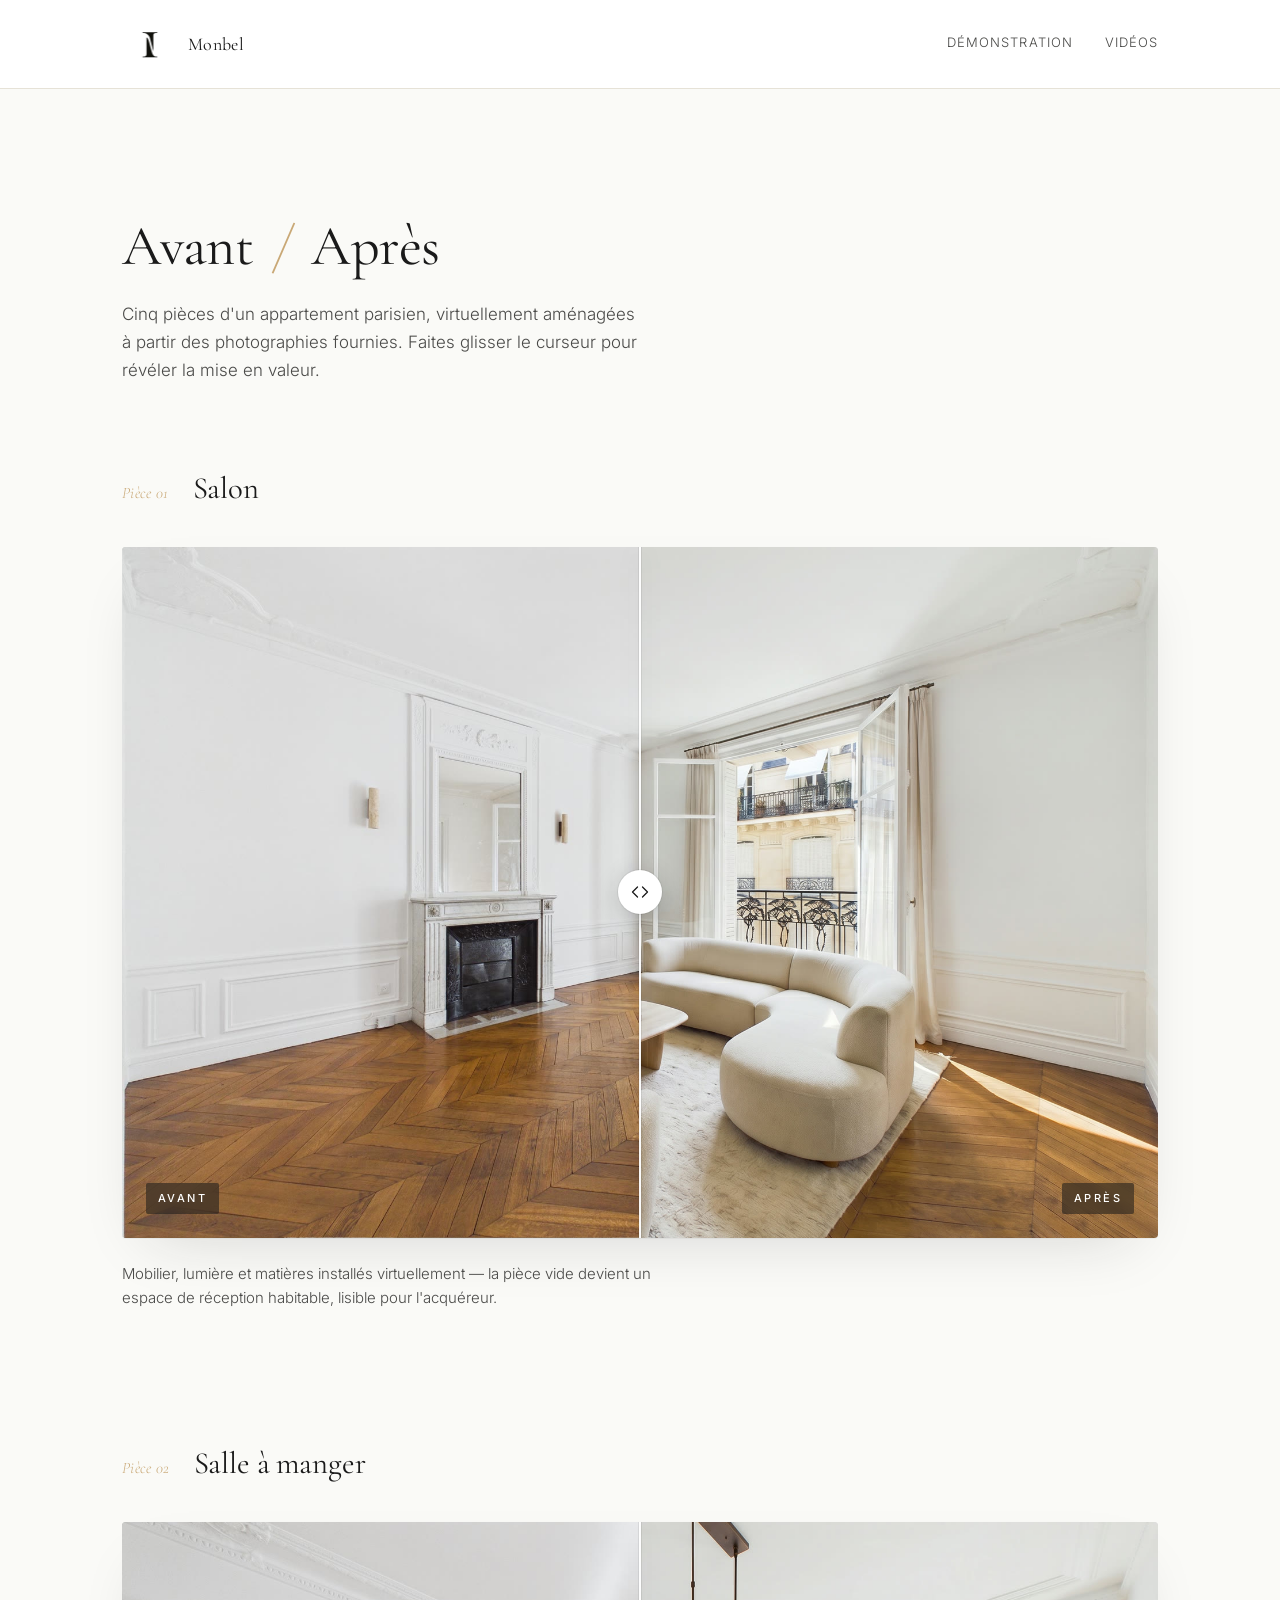
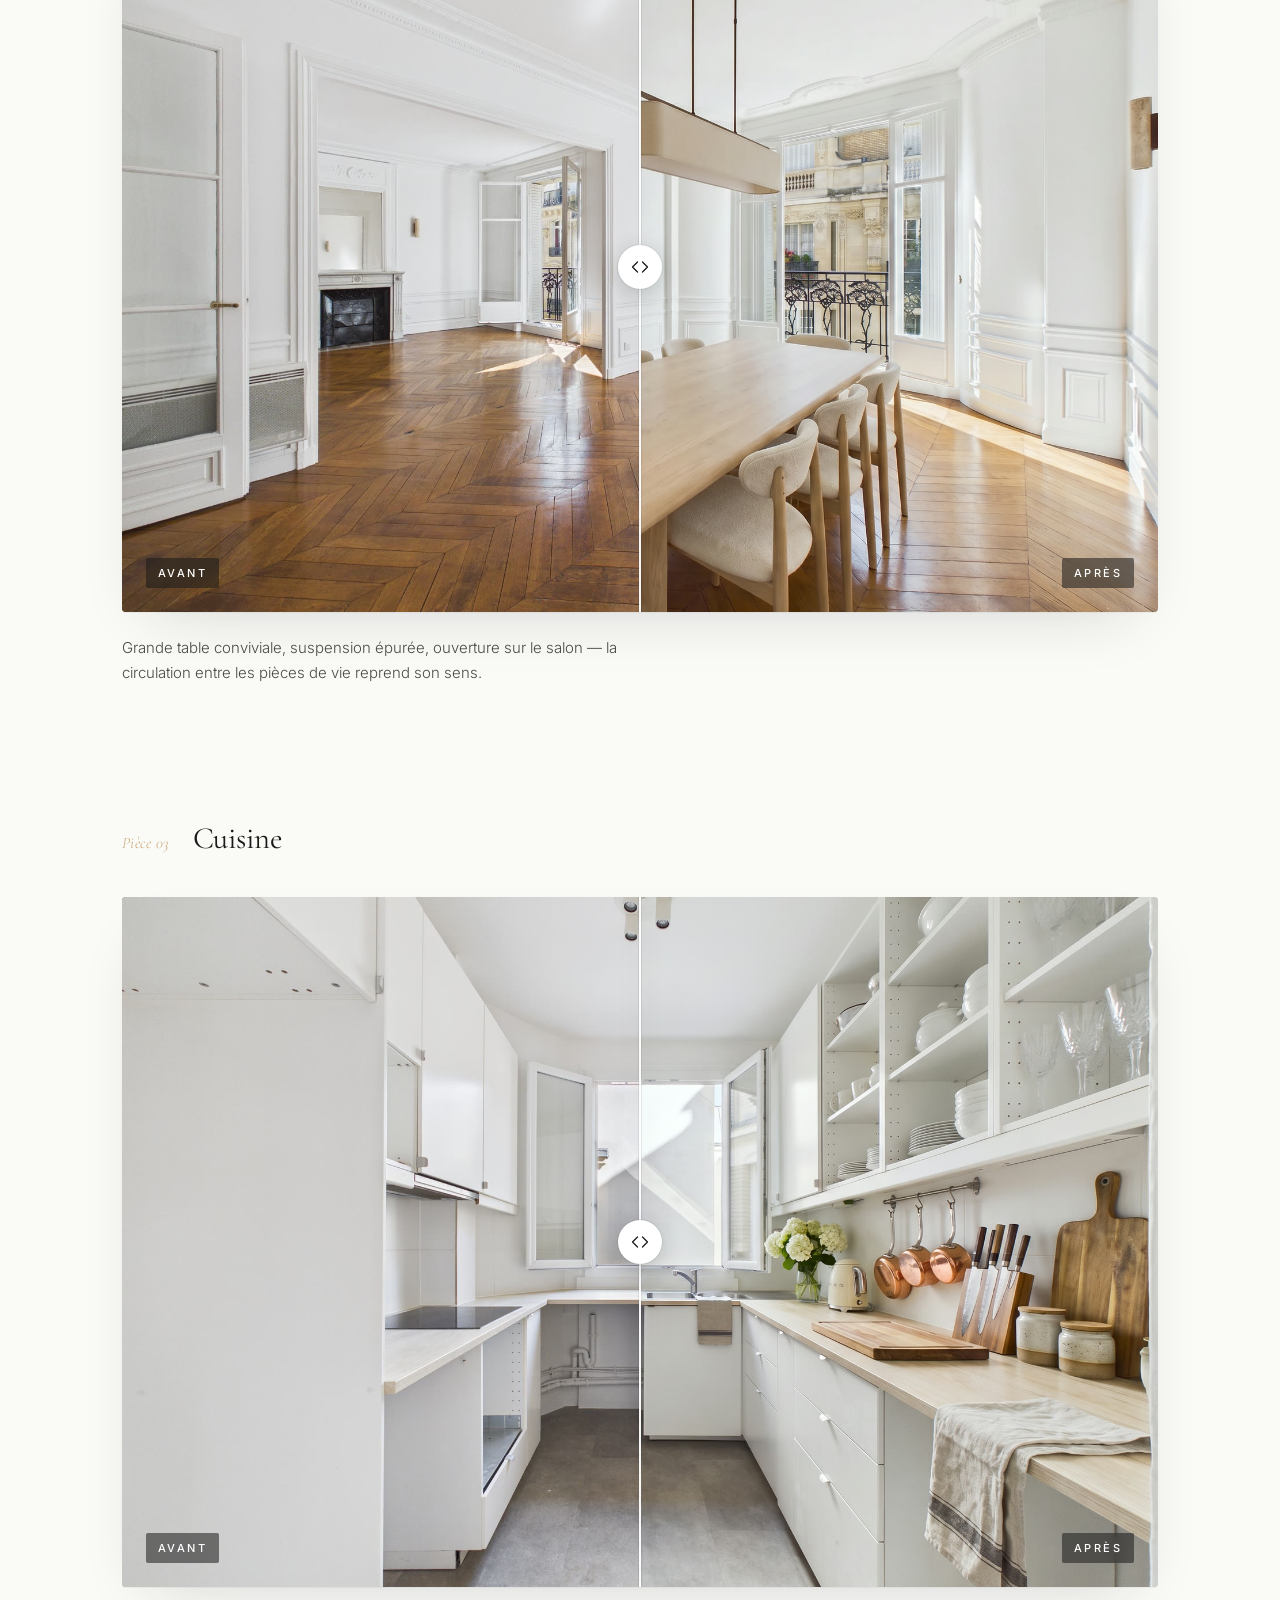
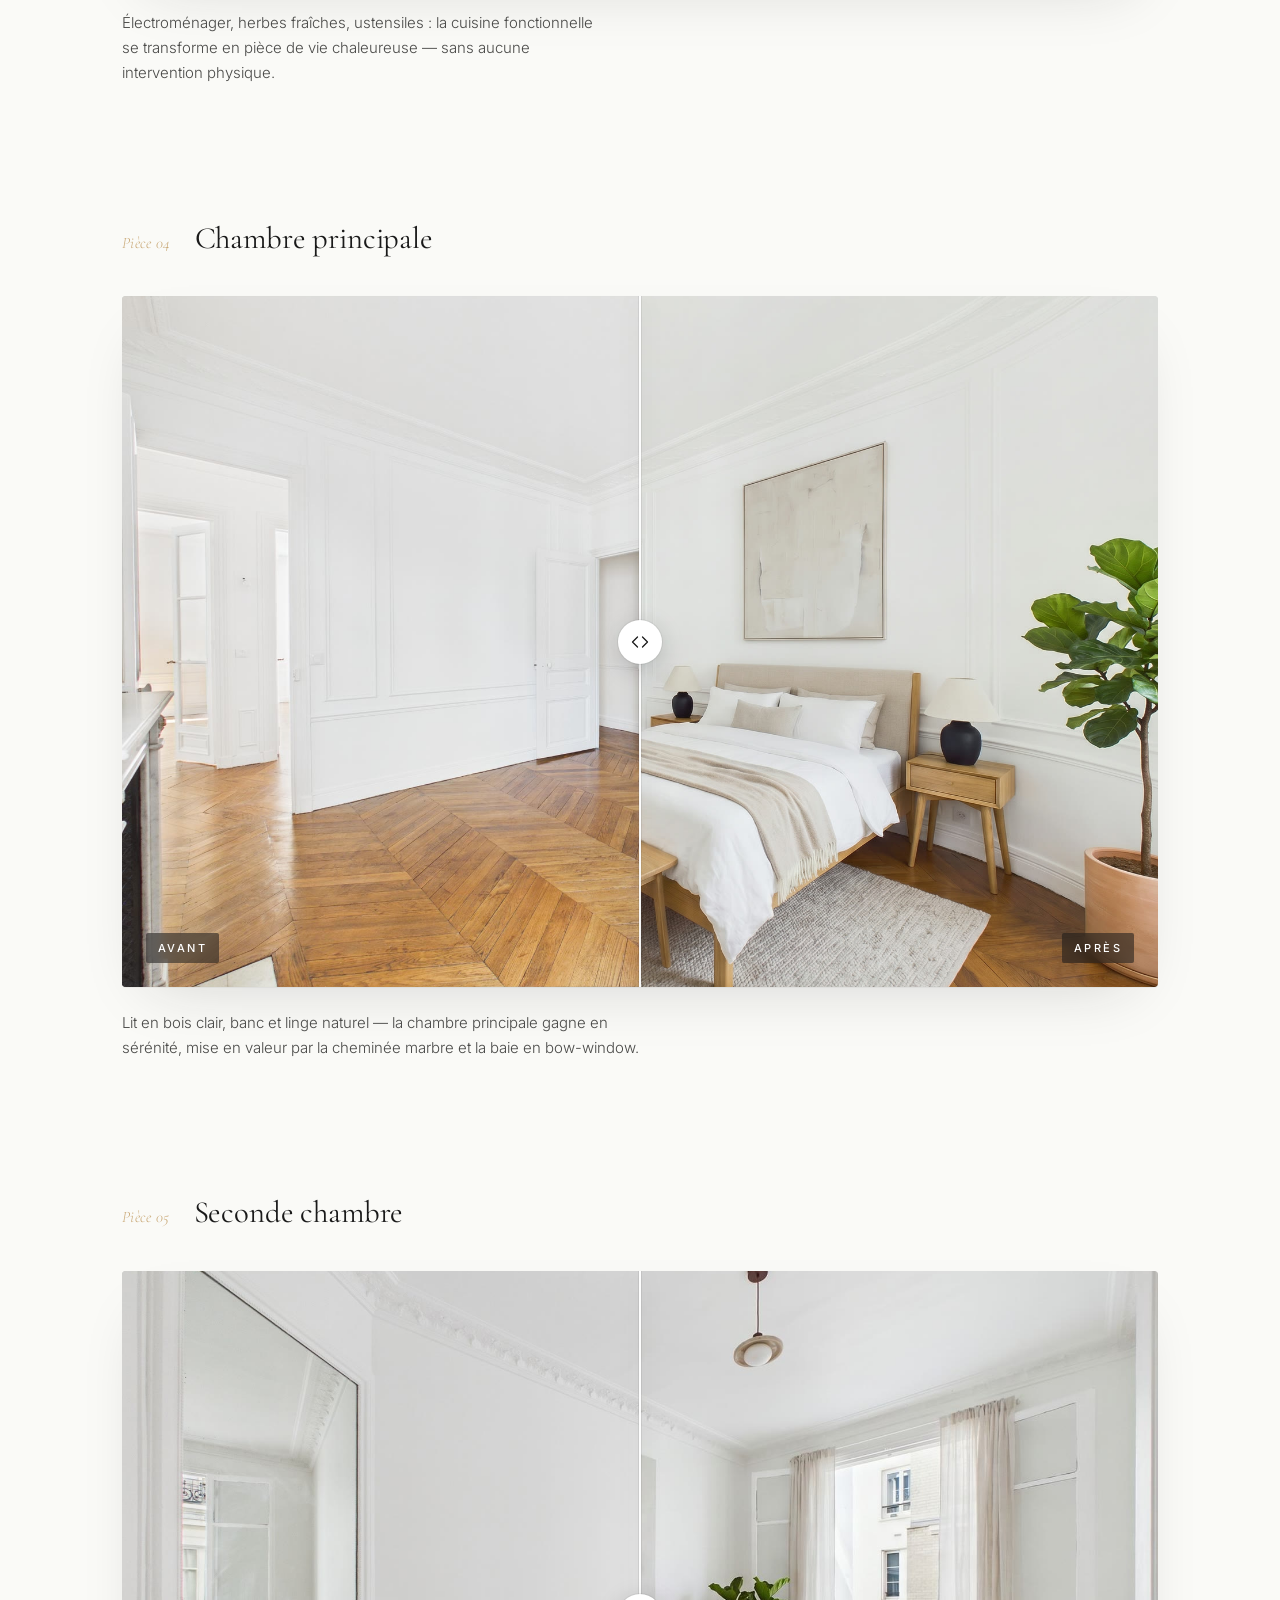
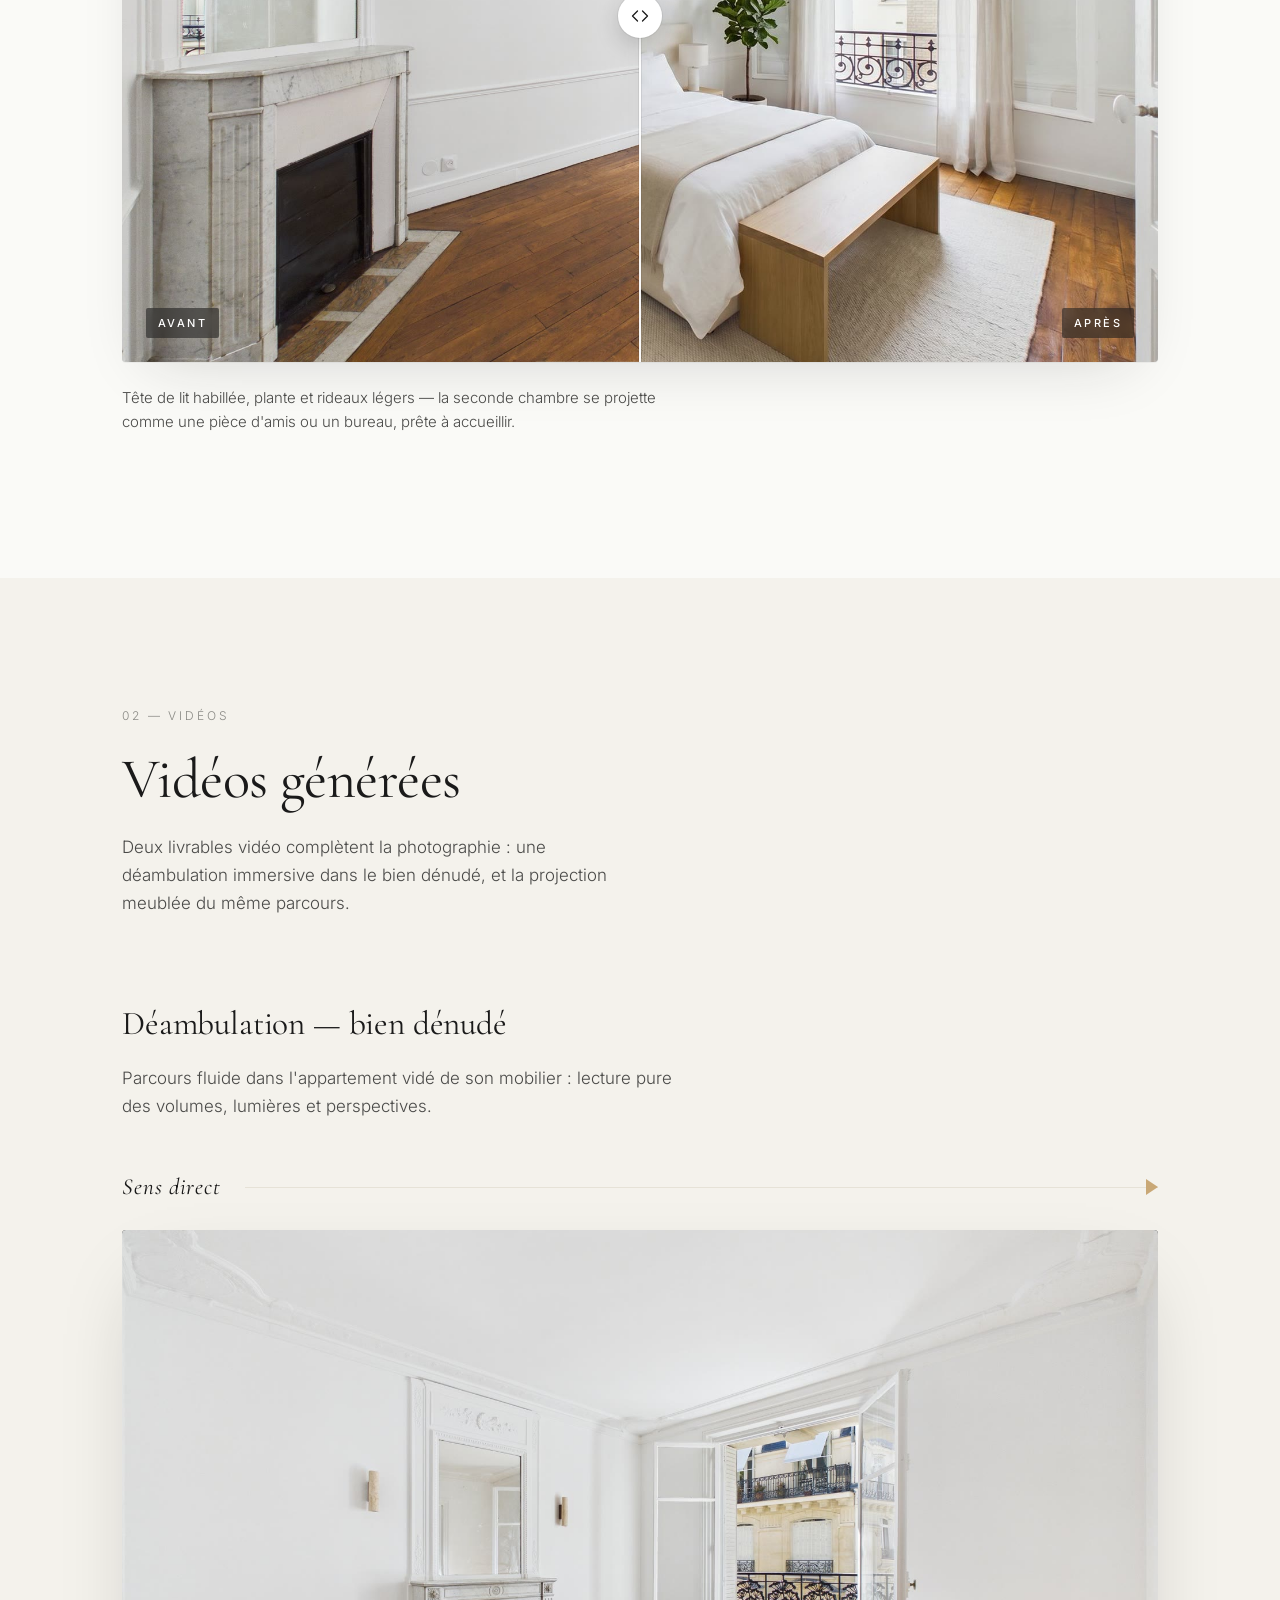
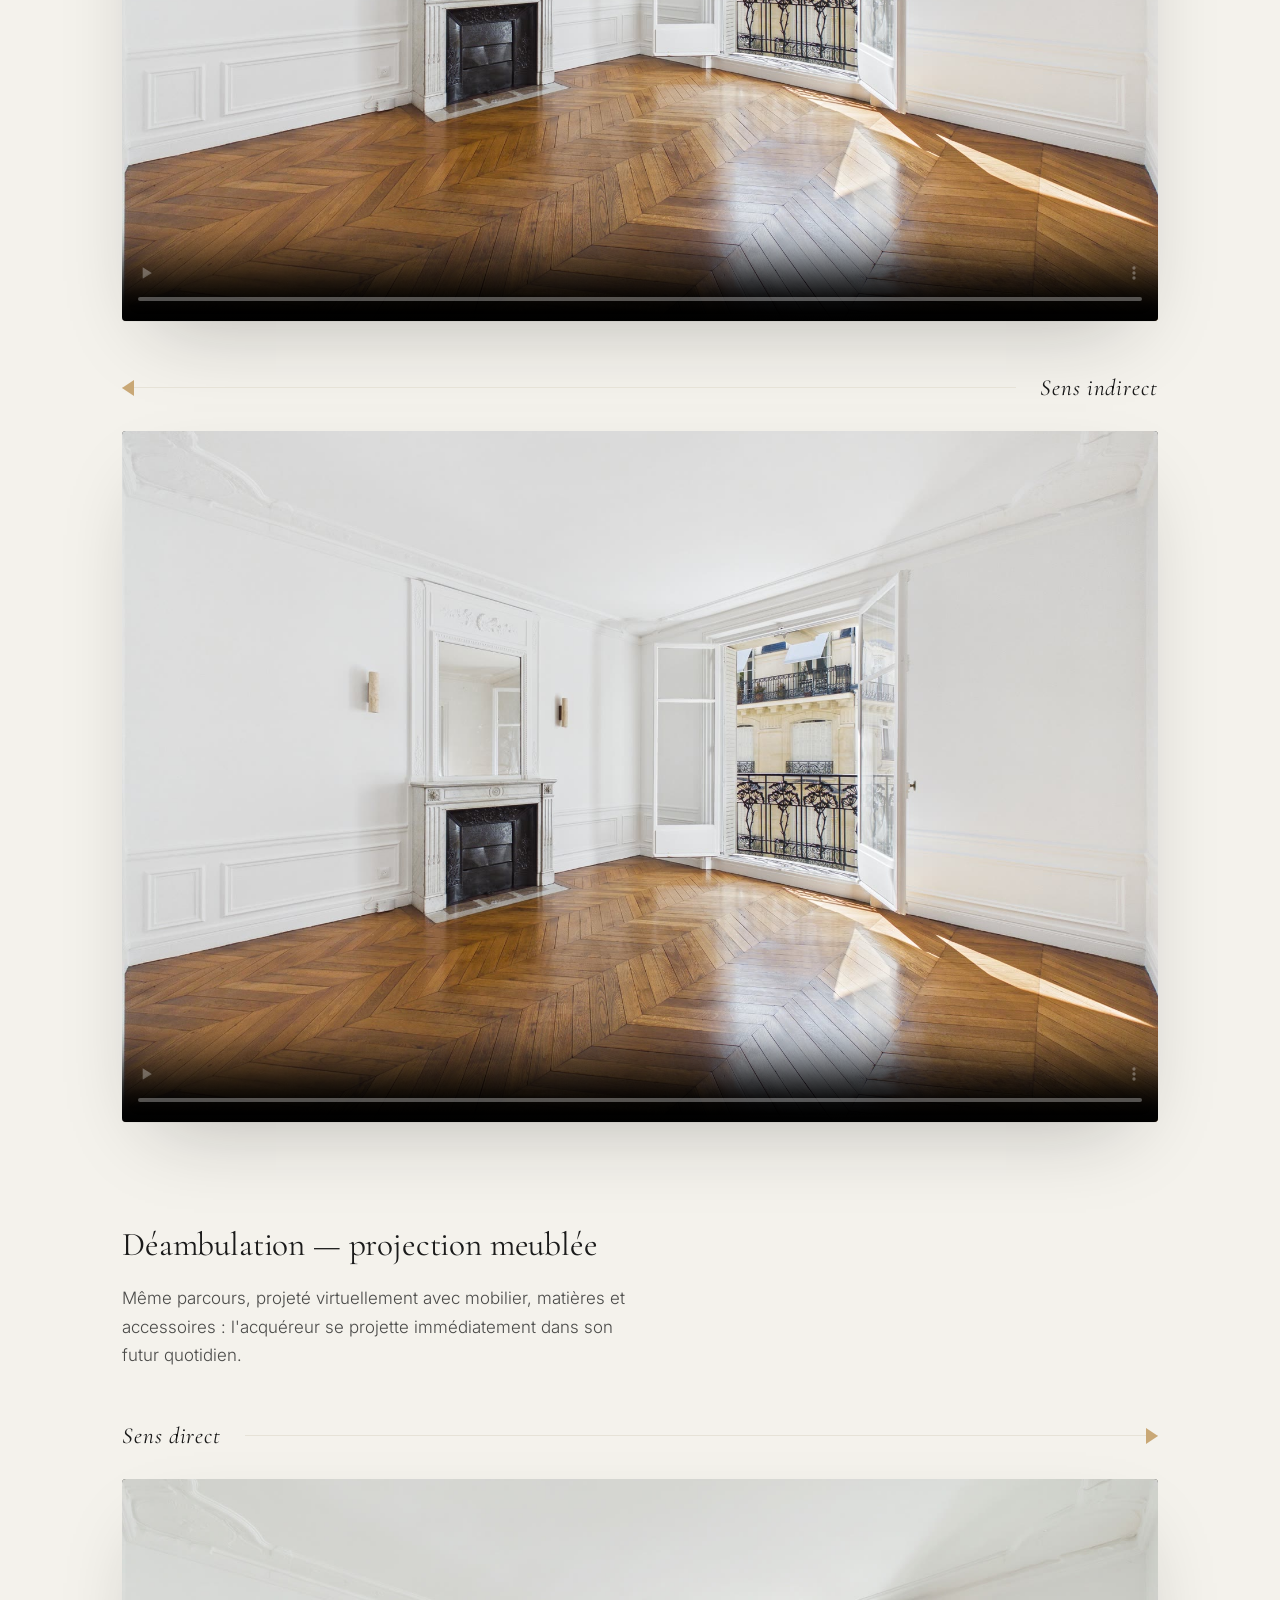
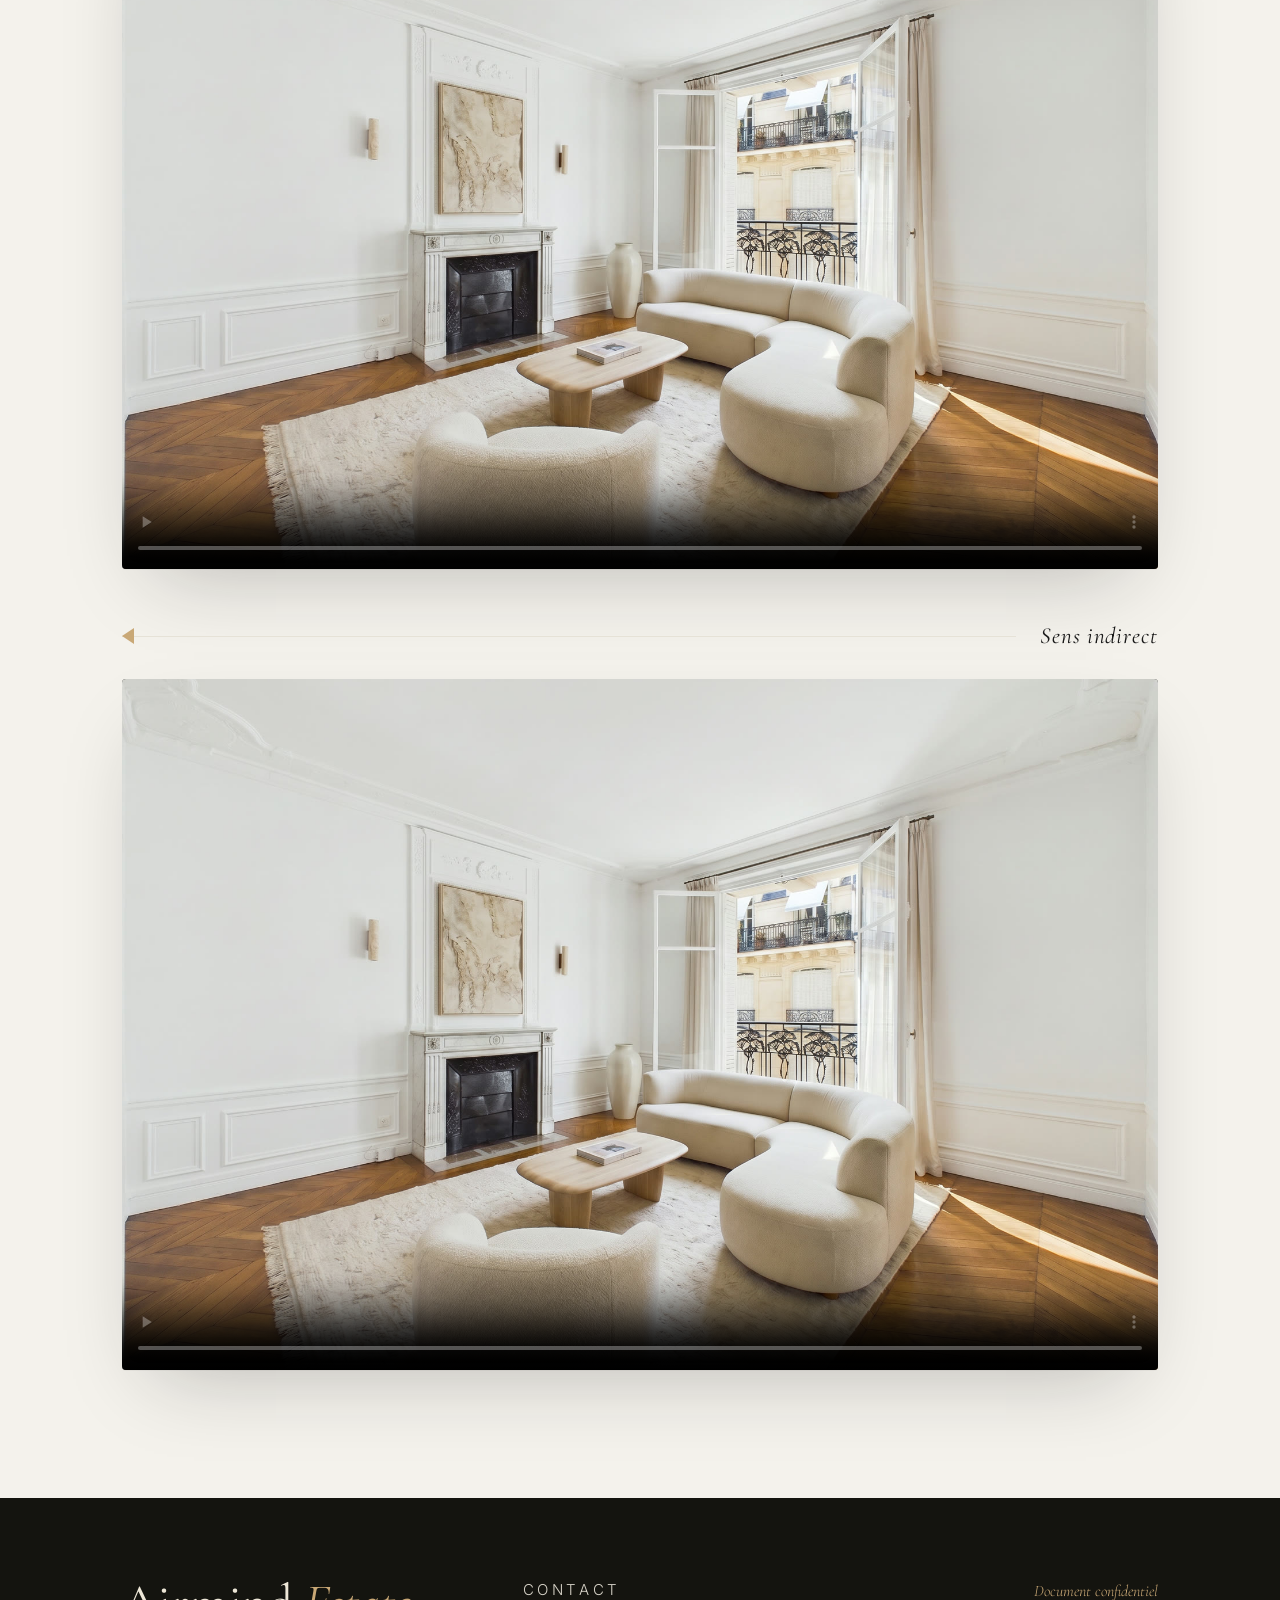
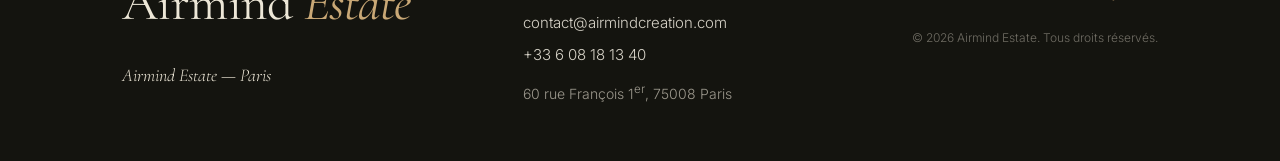
==== index.html @ 761a6ecc "chore: déplace le site à la racine pour GitHub Pages GitHub Pages est configuré pour servir depuis l" ====
<!DOCTYPE html>
<html lang="fr">
<head>
  <meta charset="UTF-8" />
  <meta name="viewport" content="width=device-width, initial-scale=1.0" />
  <title>Airmind Estate — Démonstration Monbel</title>
  <meta name="description" content="Démonstration Airmind Estate : mise en valeur par IA d'un appartement parisien — projet Monbel." />

  <!-- Open Graph -->
  <meta property="og:type" content="website" />
  <meta property="og:title" content="Airmind Estate — Démonstration Monbel" />
  <meta property="og:description" content="Projeter le futur acquéreur dans le bien. Démonstration sur un appartement parisien — réalisée en 48h." />
  <meta property="og:image" content="assets/monbel-salon-after.jpg" />
  <meta name="twitter:card" content="summary_large_image" />

  <!-- Favicon (logo Monbel) -->
  <link rel="icon" type="image/png" href="assets/monbel-logo.png?v=1" />

  <!-- Google Fonts : Cormorant Garamond (titres) + Inter (corps) -->
  <link rel="preconnect" href="https://fonts.googleapis.com" />
  <link rel="preconnect" href="https://fonts.gstatic.com" crossorigin />
  <link href="https://fonts.googleapis.com/css2?family=Cormorant+Garamond:wght@300;400;500;600&family=Inter:wght@300;400;500;600&display=swap" rel="stylesheet" />

  <link rel="stylesheet" href="style.css?v=20" />
</head>
<body>

  <!-- ============================================================
       HEADER
       ============================================================ -->
  <header class="site-header">
    <div class="container header-inner">
      <a href="#" class="brand" aria-label="Monbel — Accueil">
        <img src="assets/monbel-logo.png?v=1" alt="" class="brand-logo" />
        <span class="brand-name">Monbel</span>
      </a>
      <nav class="site-nav" aria-label="Navigation principale">
        <a href="#demonstration">Démonstration</a>
        <a href="#videos">Vidéos</a>
      </nav>
    </div>
  </header>

  <!-- ============================================================
       DÉMONSTRATION — Sliders avant / après
       ============================================================ -->
  <section id="demonstration" class="section">
    <div class="container">

      <header class="section-head">
        <h2 class="section-title">Avant <span class="slash">/</span> Après</h2>
        <p class="section-intro">
          Cinq pièces d'un appartement parisien, virtuellement aménagées à partir des photographies fournies. Faites glisser le curseur pour révéler la mise en valeur.
        </p>
      </header>

      <!-- Pièce 1 — Salon -->
      <article class="room">
        <header class="room-head">
          <p class="room-index">Pièce 01</p>
          <h3 class="room-title">Salon</h3>
        </header>

        <div class="comparison-slider" data-comparison>
          <img class="img-after" src="assets/monbel-salon-after.jpg" alt="Salon — après mise en valeur" />
          <img class="img-before" src="assets/monbel-salon-before.jpg" alt="Salon — état initial" style="clip-path: inset(0 50% 0 0);" />
          <div class="slider-handle" style="left: 50%;" role="slider" tabindex="0" aria-label="Curseur de comparaison avant/après" aria-valuemin="0" aria-valuemax="100" aria-valuenow="50">
            <span class="handle-icon" aria-hidden="true">
              <svg viewBox="0 0 24 24" width="20" height="20" fill="none" stroke="currentColor" stroke-width="1.5" stroke-linecap="round" stroke-linejoin="round">
                <polyline points="9 6 3 12 9 18"></polyline>
                <polyline points="15 6 21 12 15 18"></polyline>
              </svg>
            </span>
          </div>
          <span class="label label-before">Avant</span>
          <span class="label label-after">Après</span>
        </div>

        <p class="room-caption">
          Mobilier, lumière et matières installés virtuellement — la pièce vide devient un espace de réception habitable, lisible pour l'acquéreur.
        </p>
      </article>

      <!-- Pièce 2 — Salle à manger -->
      <article class="room">
        <header class="room-head">
          <p class="room-index">Pièce 02</p>
          <h3 class="room-title">Salle à manger</h3>
        </header>

        <div class="comparison-slider" data-comparison>
          <img class="img-after" src="assets/monbel-sam-after.jpg" alt="Salle à manger — après mise en valeur" />
          <img class="img-before" src="assets/monbel-sam-before.jpg" alt="Salle à manger — état initial" style="clip-path: inset(0 50% 0 0);" />
          <div class="slider-handle" style="left: 50%;" role="slider" tabindex="0" aria-label="Curseur de comparaison avant/après" aria-valuemin="0" aria-valuemax="100" aria-valuenow="50">
            <span class="handle-icon" aria-hidden="true">
              <svg viewBox="0 0 24 24" width="20" height="20" fill="none" stroke="currentColor" stroke-width="1.5" stroke-linecap="round" stroke-linejoin="round">
                <polyline points="9 6 3 12 9 18"></polyline>
                <polyline points="15 6 21 12 15 18"></polyline>
              </svg>
            </span>
          </div>
          <span class="label label-before">Avant</span>
          <span class="label label-after">Après</span>
        </div>

        <p class="room-caption">
          Grande table conviviale, suspension épurée, ouverture sur le salon — la circulation entre les pièces de vie reprend son sens.
        </p>
      </article>

      <!-- Pièce 3 — Cuisine -->
      <article class="room">
        <header class="room-head">
          <p class="room-index">Pièce 03</p>
          <h3 class="room-title">Cuisine</h3>
        </header>

        <div class="comparison-slider" data-comparison>
          <img class="img-after" src="assets/monbel-cuisine-after.jpg" alt="Cuisine — après mise en valeur" />
          <img class="img-before" src="assets/monbel-cuisine-before.jpg" alt="Cuisine — état initial" style="clip-path: inset(0 50% 0 0);" />
          <div class="slider-handle" style="left: 50%;" role="slider" tabindex="0" aria-label="Curseur de comparaison avant/après" aria-valuemin="0" aria-valuemax="100" aria-valuenow="50">
            <span class="handle-icon" aria-hidden="true">
              <svg viewBox="0 0 24 24" width="20" height="20" fill="none" stroke="currentColor" stroke-width="1.5" stroke-linecap="round" stroke-linejoin="round">
                <polyline points="9 6 3 12 9 18"></polyline>
                <polyline points="15 6 21 12 15 18"></polyline>
              </svg>
            </span>
          </div>
          <span class="label label-before">Avant</span>
          <span class="label label-after">Après</span>
        </div>

        <p class="room-caption">
          Électroménager, herbes fraîches, ustensiles : la cuisine fonctionnelle se transforme en pièce de vie chaleureuse — sans aucune intervention physique.
        </p>
      </article>

      <!-- Pièce 4 — Chambre 1 -->
      <article class="room">
        <header class="room-head">
          <p class="room-index">Pièce 04</p>
          <h3 class="room-title">Chambre principale</h3>
        </header>

        <div class="comparison-slider" data-comparison>
          <img class="img-after" src="assets/monbel-chambre1-after.jpg?v=4" alt="Chambre principale — après mise en valeur" />
          <img class="img-before" src="assets/monbel-chambre1-before.jpg?v=4" alt="Chambre principale — état initial" style="clip-path: inset(0 50% 0 0);" />
          <div class="slider-handle" style="left: 50%;" role="slider" tabindex="0" aria-label="Curseur de comparaison avant/après" aria-valuemin="0" aria-valuemax="100" aria-valuenow="50">
            <span class="handle-icon" aria-hidden="true">
              <svg viewBox="0 0 24 24" width="20" height="20" fill="none" stroke="currentColor" stroke-width="1.5" stroke-linecap="round" stroke-linejoin="round">
                <polyline points="9 6 3 12 9 18"></polyline>
                <polyline points="15 6 21 12 15 18"></polyline>
              </svg>
            </span>
          </div>
          <span class="label label-before">Avant</span>
          <span class="label label-after">Après</span>
        </div>

        <p class="room-caption">
          Lit en bois clair, banc et linge naturel — la chambre principale gagne en sérénité, mise en valeur par la cheminée marbre et la baie en bow-window.
        </p>
      </article>

      <!-- Pièce 5 — Chambre 2 -->
      <article class="room">
        <header class="room-head">
          <p class="room-index">Pièce 05</p>
          <h3 class="room-title">Seconde chambre</h3>
        </header>

        <div class="comparison-slider" data-comparison>
          <img class="img-after" src="assets/monbel-chambre2-after.jpg?v=3" alt="Seconde chambre — après mise en valeur" />
          <img class="img-before" src="assets/monbel-chambre2-before.jpg?v=3" alt="Seconde chambre — état initial" style="clip-path: inset(0 50% 0 0);" />
          <div class="slider-handle" style="left: 50%;" role="slider" tabindex="0" aria-label="Curseur de comparaison avant/après" aria-valuemin="0" aria-valuemax="100" aria-valuenow="50">
            <span class="handle-icon" aria-hidden="true">
              <svg viewBox="0 0 24 24" width="20" height="20" fill="none" stroke="currentColor" stroke-width="1.5" stroke-linecap="round" stroke-linejoin="round">
                <polyline points="9 6 3 12 9 18"></polyline>
                <polyline points="15 6 21 12 15 18"></polyline>
              </svg>
            </span>
          </div>
          <span class="label label-before">Avant</span>
          <span class="label label-after">Après</span>
        </div>

        <p class="room-caption">
          Tête de lit habillée, plante et rideaux légers — la seconde chambre se projette comme une pièce d'amis ou un bureau, prête à accueillir.
        </p>
      </article>

    </div>
  </section>

  <!-- ============================================================
       VIDÉOS
       ============================================================ -->
  <section id="videos" class="section section-alt">
    <div class="container">

      <header class="section-head">
        <p class="section-kicker">02 — Vidéos</p>
        <h2 class="section-title">Vidéos générées</h2>
        <p class="section-intro">
          Deux livrables vidéo complètent la photographie : une déambulation immersive dans le bien dénudé, et la projection meublée du même parcours.
        </p>
      </header>

      <div class="video-grid">

        <article class="video-card">
          <h3 class="video-title">Déambulation — bien dénudé</h3>
          <p class="video-desc">
            Parcours fluide dans l'appartement vidé de son mobilier : lecture pure des volumes, lumières et perspectives.
          </p>

          <div class="video-with-direction">
            <div class="video-direction dir-normal" aria-hidden="true">
              <span class="dir-label">Sens direct</span>
              <span class="dir-line"></span>
            </div>
            <div class="video-frame">
              <video controls preload="metadata" poster="assets/monbel-salon-before.jpg" playsinline>
                <source src="assets/monbel-non-meuble.mp4" type="video/mp4" />
                Votre navigateur ne prend pas en charge la lecture vidéo HTML5.
              </video>
            </div>
          </div>

          <div class="video-with-direction">
            <div class="video-direction dir-reversed" aria-hidden="true">
              <span class="dir-line"></span>
              <span class="dir-label">Sens indirect</span>
            </div>
            <div class="video-frame">
              <video controls preload="metadata" poster="assets/monbel-salon-before.jpg" playsinline>
                <source src="assets/monbel-non-meuble-reversed.mp4" type="video/mp4" />
                Votre navigateur ne prend pas en charge la lecture vidéo HTML5.
              </video>
            </div>
          </div>
        </article>

        <article class="video-card">
          <h3 class="video-title">Déambulation — projection meublée</h3>
          <p class="video-desc">
            Même parcours, projeté virtuellement avec mobilier, matières et accessoires : l'acquéreur se projette immédiatement dans son futur quotidien.
          </p>

          <div class="video-with-direction">
            <div class="video-direction dir-normal" aria-hidden="true">
              <span class="dir-label">Sens direct</span>
              <span class="dir-line"></span>
            </div>
            <div class="video-frame">
              <video controls preload="metadata" poster="assets/monbel-salon-after.jpg" playsinline>
                <source src="assets/monbel-meuble.mp4" type="video/mp4" />
                Votre navigateur ne prend pas en charge la lecture vidéo HTML5.
              </video>
            </div>
          </div>

          <div class="video-with-direction">
            <div class="video-direction dir-reversed" aria-hidden="true">
              <span class="dir-line"></span>
              <span class="dir-label">Sens indirect</span>
            </div>
            <div class="video-frame">
              <video controls preload="metadata" poster="assets/monbel-salon-after.jpg" playsinline>
                <source src="assets/monbel-meuble-reversed.mp4" type="video/mp4" />
                Votre navigateur ne prend pas en charge la lecture vidéo HTML5.
              </video>
            </div>
          </div>
        </article>

      </div>
    </div>
  </section>

  <!-- ============================================================
       FOOTER
       ============================================================ -->
  <footer id="contact" class="site-footer">
    <div class="container footer-inner">

      <div class="footer-brand">
        <p class="footer-mark">Airmind <em>Estate</em></p>
        <p class="footer-tagline">Airmind Estate — Paris</p>
      </div>

      <div class="footer-contact">
        <p class="footer-label">Contact</p>
        <p><a href="mailto:contact@airmindcreation.com">contact@airmindcreation.com</a></p>
        <p><a href="tel:+33608181340">+33 6 08 18 13 40</a></p>
        <p class="footer-address">60 rue François 1<sup>er</sup>, 75008 Paris</p>
      </div>

      <div class="footer-meta">
        <p class="confidential">Document confidentiel</p>
        <p class="copyright">© <span id="year"></span> Airmind Estate. Tous droits réservés.</p>
      </div>

    </div>
  </footer>

  <script src="script.js?v=14"></script>
</body>
</html>
---- style.css ----
/* ============================================================
   Airmind Estate — Démo Monbel
   Feuille de style principale
   ============================================================ */

/* -----------------------------------------------------------
   Variables : palette, typographies, espacements
   ----------------------------------------------------------- */
:root {
  /* Couleurs */
  --color-bg: #FAFAF7;          /* blanc cassé */
  --color-bg-alt: #F4F2EC;      /* blanc cassé légèrement plus chaud pour section alternée */
  --color-ink: #1A1A1A;         /* noir profond */
  --color-ink-soft: #4A4A48;    /* texte secondaire */
  --color-ink-mute: #8A8A85;    /* texte tertiaire / kicker */
  --color-rule: #E6E2D7;        /* séparateurs */
  --color-accent: #C9A876;      /* beige doré */
  --color-accent-soft: #E4D2B0;

  /* Typographies */
  --font-serif: "Cormorant Garamond", "Playfair Display", Georgia, "Times New Roman", serif;
  --font-sans: "Inter", -apple-system, BlinkMacSystemFont, "Segoe UI", Helvetica, Arial, sans-serif;

  /* Espacements */
  --space-2: 0.5rem;
  --space-3: 0.75rem;
  --space-4: 1rem;
  --space-6: 1.5rem;
  --space-8: 2rem;
  --space-12: 3rem;
  --space-16: 4rem;
  --space-20: 5rem;
  --space-24: 6rem;
  --space-32: 8rem;

  /* Conteneur */
  --container-max: 1100px;
  --container-pad: 2rem;

  /* Divers */
  --radius-sm: 2px;
  --radius-md: 4px;
  --transition: 220ms cubic-bezier(.4, 0, .2, 1);
}

/* -----------------------------------------------------------
   Reset léger
   ----------------------------------------------------------- */
*,
*::before,
*::after { box-sizing: border-box; }

html { -webkit-text-size-adjust: 100%; scroll-behavior: smooth; }

body {
  margin: 0;
  background: var(--color-bg);
  color: var(--color-ink);
  font-family: var(--font-sans);
  font-weight: 300;
  font-size: 16px;
  line-height: 1.65;
  -webkit-font-smoothing: antialiased;
  -moz-osx-font-smoothing: grayscale;
  text-rendering: optimizeLegibility;
}

img, video, svg { max-width: 100%; display: block; }

a {
  color: inherit;
  text-decoration: none;
  transition: color var(--transition), opacity var(--transition);
}

a:hover { color: var(--color-accent); }

p { margin: 0 0 1em; text-wrap: pretty; }

/* -----------------------------------------------------------
   Conteneur générique
   ----------------------------------------------------------- */
.container {
  max-width: var(--container-max);
  margin: 0 auto;
  padding-left: var(--container-pad);
  padding-right: var(--container-pad);
}

/* -----------------------------------------------------------
   Header
   ----------------------------------------------------------- */
.site-header {
  position: sticky;
  top: 0;
  z-index: 50;
  background: #ffffff;
  border-bottom: 1px solid var(--color-rule);
}

.header-inner {
  display: flex;
  align-items: center;
  justify-content: space-between;
  gap: var(--space-6);
  padding-top: 0;
  padding-bottom: 0;
}

.brand {
  display: inline-flex;
  align-items: center;
  gap: 0.6em;
  padding: var(--space-4) 0;
  color: var(--color-ink);
}

.brand-logo {
  height: 56px;
  width: auto;
  display: block;
}

.brand-name {
  font-family: var(--font-serif);
  font-weight: 400;
  font-size: 1.125rem;
  letter-spacing: 0.02em;
  line-height: 1;
}

.site-nav {
  display: flex;
  gap: var(--space-8);
  font-size: 0.8125rem;
  letter-spacing: 0.08em;
  text-transform: uppercase;
  color: var(--color-ink-soft);
}

.site-nav a { position: relative; padding-bottom: 2px; }
.site-nav a::after {
  content: "";
  position: absolute;
  left: 0; right: 0; bottom: 0;
  height: 1px;
  background: var(--color-accent);
  transform: scaleX(0);
  transform-origin: left;
  transition: transform var(--transition);
}
.site-nav a:hover::after { transform: scaleX(1); }

/* -----------------------------------------------------------
   Hero
   ----------------------------------------------------------- */
.hero {
  padding-top: var(--space-32);
  padding-bottom: var(--space-32);
  border-bottom: 1px solid var(--color-rule);
}

.eyebrow {
  font-size: 0.75rem;
  letter-spacing: 0.24em;
  text-transform: uppercase;
  color: var(--color-ink-mute);
  margin-bottom: var(--space-8);
}

.hero-title {
  font-family: var(--font-serif);
  font-weight: 400;
  font-size: clamp(2.5rem, 6.2vw, 5.25rem);
  line-height: 1.04;
  letter-spacing: -0.01em;
  margin: 0 0 var(--space-8);
  max-width: 16ch;
  color: var(--color-ink);
}

.hero-title em {
  font-style: italic;
  color: var(--color-accent);
  font-weight: 400;
}

.hero-sub {
  font-size: clamp(1rem, 1.4vw, 1.1875rem);
  color: var(--color-ink-soft);
  max-width: 52ch;
  margin: 0;
  font-weight: 300;
}

/* -----------------------------------------------------------
   Sections
   ----------------------------------------------------------- */
.section {
  padding-top: var(--space-32);
  padding-bottom: var(--space-32);
}

.section-alt { background: var(--color-bg-alt); }

.section-head {
  margin-bottom: var(--space-20);
  max-width: 60ch;
}

.section-kicker {
  font-size: 0.75rem;
  letter-spacing: 0.24em;
  text-transform: uppercase;
  color: var(--color-ink-mute);
  margin-bottom: var(--space-6);
}

.section-title {
  font-family: var(--font-serif);
  font-weight: 400;
  font-size: clamp(2.25rem, 4.4vw, 3.75rem);
  line-height: 1.05;
  letter-spacing: -0.01em;
  margin: 0 0 var(--space-6);
}

.section-title .slash {
  color: var(--color-accent);
  font-style: italic;
  margin: 0 0.15em;
  font-weight: 300;
}

.section-intro {
  color: var(--color-ink-soft);
  font-size: 1.0625rem;
  max-width: 52ch;
  margin: 0;
}

/* -----------------------------------------------------------
   Rooms (sliders)
   ----------------------------------------------------------- */
.room { margin-bottom: var(--space-32); }
.room:last-child { margin-bottom: 0; }

.room-head {
  display: flex;
  align-items: baseline;
  gap: var(--space-6);
  margin-bottom: var(--space-8);
}

.room-index {
  font-family: var(--font-serif);
  font-style: italic;
  font-size: 1rem;
  color: var(--color-accent);
  letter-spacing: 0.02em;
  margin: 0;
}

.room-title {
  font-family: var(--font-serif);
  font-weight: 400;
  font-size: clamp(1.5rem, 2.4vw, 2rem);
  margin: 0;
  letter-spacing: -0.005em;
}

.room-caption {
  margin-top: var(--space-6);
  font-size: 0.9375rem;
  color: var(--color-ink-soft);
  max-width: 60ch;
}

/* -----------------------------------------------------------
   Comparison slider (avant / après)
   ----------------------------------------------------------- */
.comparison-slider {
  position: relative;
  width: 100%;
  aspect-ratio: 3 / 2;
  overflow: hidden;
  background: #ddd;
  user-select: none;
  -webkit-user-select: none;
  cursor: ew-resize;
  border-radius: var(--radius-md);
  box-shadow: 0 1px 0 rgba(0,0,0,0.04), 0 24px 60px -28px rgba(26,26,26,0.18);
}

.comparison-slider .img-after,
.comparison-slider .img-before {
  position: absolute;
  inset: 0;
  width: 100%;
  height: 100%;
  object-fit: cover;
  pointer-events: none;
  -webkit-user-drag: none;
  user-drag: none;
}

/* L'image "before" est superposée à 100% de largeur, puis masquée à droite
   via clip-path en fonction de la position du curseur. Comportement « rideau » :
   les deux images restent fixes et alignées, seule la visibilité change. */
.comparison-slider .img-before {
  z-index: 1;
  will-change: clip-path;
}

/* Poignée */
.slider-handle {
  position: absolute;
  top: 0;
  bottom: 0;
  width: 2px;
  background: rgba(255, 255, 255, 0.95);
  box-shadow: 0 0 0 1px rgba(26,26,26,0.08), 0 0 24px rgba(0,0,0,0.18);
  cursor: ew-resize;
  z-index: 3;
  transform: translateX(-50%);
}

.handle-icon {
  position: absolute;
  top: 50%;
  left: 50%;
  transform: translate(-50%, -50%);
  width: 44px;
  height: 44px;
  border-radius: 50%;
  background: #fff;
  color: var(--color-ink);
  display: inline-flex;
  align-items: center;
  justify-content: center;
  box-shadow: 0 6px 24px rgba(0,0,0,0.18), 0 0 0 1px rgba(26,26,26,0.06);
  transition: transform var(--transition), box-shadow var(--transition);
}

.comparison-slider:hover .handle-icon { transform: translate(-50%, -50%) scale(1.06); }
.slider-handle:focus-visible { outline: none; }
.slider-handle:focus-visible .handle-icon {
  box-shadow: 0 6px 24px rgba(0,0,0,0.22), 0 0 0 2px var(--color-accent);
}

/* Labels Avant / Après */
.label {
  position: absolute;
  bottom: var(--space-6);
  font-family: var(--font-sans);
  font-size: 0.6875rem;
  font-weight: 500;
  letter-spacing: 0.22em;
  text-transform: uppercase;
  color: #fff;
  padding: 6px 12px;
  background: rgba(26, 26, 26, 0.55);
  backdrop-filter: blur(6px);
  -webkit-backdrop-filter: blur(6px);
  border-radius: 2px;
  pointer-events: none;
  z-index: 2;
  transition: opacity var(--transition);
}

.label-before { left: var(--space-6); }
.label-after  { right: var(--space-6); }

/* Estompage au survol */
.comparison-slider:hover .label { opacity: 0.25; }

/* État pendant le drag */
.comparison-slider.is-dragging { cursor: ew-resize; }
.comparison-slider.is-dragging .label { opacity: 0; }
.comparison-slider.is-dragging .handle-icon { transform: translate(-50%, -50%) scale(1.1); }

/* -----------------------------------------------------------
   Vidéos
   ----------------------------------------------------------- */
.video-grid {
  display: grid;
  grid-template-columns: 1fr;
  gap: var(--space-24);
}

.video-card { display: flex; flex-direction: column; }

/* Titre / description placés AVANT les vidéos dans le card */
.video-card .video-title { order: -2; }
.video-card .video-desc  { order: -1; margin-bottom: var(--space-12); }

/* Bloc « indicateur de sens + vidéo », empilés verticalement */
.video-with-direction {
  margin-bottom: var(--space-12);
}
.video-with-direction:last-child { margin-bottom: 0; }

.video-direction {
  display: flex;
  align-items: center;
  gap: var(--space-6);
  margin-bottom: var(--space-6);
  font-family: var(--font-serif);
  font-size: clamp(1.25rem, 1.8vw, 1.625rem);
  font-style: italic;
  letter-spacing: 0.04em;
  color: var(--color-ink);
  font-weight: 400;
  text-transform: none;
}

.dir-label { flex-shrink: 0; }

.dir-line {
  flex: 1;
  height: 1px;
  background: var(--color-rule);
  position: relative;
}

/* Flèche pointant vers la droite (sens normal) */
.dir-normal .dir-line::after {
  content: "";
  position: absolute;
  right: 0;
  top: 50%;
  width: 0;
  height: 0;
  border-top: 8px solid transparent;
  border-bottom: 8px solid transparent;
  border-left: 12px solid var(--color-accent);
  transform: translateY(-50%);
}

/* Flèche pointant vers la gauche (sens indirect) */
.dir-reversed .dir-line::before {
  content: "";
  position: absolute;
  left: 0;
  top: 50%;
  width: 0;
  height: 0;
  border-top: 8px solid transparent;
  border-bottom: 8px solid transparent;
  border-right: 12px solid var(--color-accent);
  transform: translateY(-50%);
}

.video-frame {
  position: relative;
  width: 100%;
  aspect-ratio: 3 / 2;
  background: #1a1a1a;
  overflow: hidden;
  border-radius: var(--radius-md);
  box-shadow: 0 1px 0 rgba(0,0,0,0.04), 0 32px 80px -32px rgba(26,26,26,0.28);
}

.video-frame video {
  width: 100%;
  height: 100%;
  object-fit: cover;
  background: #1a1a1a;
}

/* Placeholder "vidéo à venir" affiché tant que <source> n'est pas défini */
.video-placeholder {
  position: absolute;
  inset: 0;
  display: flex;
  flex-direction: column;
  align-items: center;
  justify-content: center;
  gap: 6px;
  background: linear-gradient(180deg, rgba(20,20,15,0.62), rgba(20,20,15,0.78));
  color: #EDE7D7;
  pointer-events: none;
  text-align: center;
  padding: 1rem;
}

.video-placeholder-label {
  font-family: var(--font-serif);
  font-style: italic;
  font-size: 1.25rem;
  color: var(--color-accent);
  letter-spacing: 0.02em;
}

.video-placeholder-sub {
  font-family: "Courier New", monospace;
  font-size: 0.75rem;
  color: rgba(237, 231, 215, 0.65);
  letter-spacing: 0.04em;
}

/* Une fois la vidéo réellement chargée (un <source> présent), on cache le placeholder */
.video-frame.has-video .video-placeholder { display: none; }

.video-title {
  font-family: var(--font-serif);
  font-weight: 400;
  font-size: clamp(1.625rem, 2.6vw, 2.125rem);
  margin: 0 0 var(--space-3);
  letter-spacing: -0.005em;
}

.video-desc {
  color: var(--color-ink-soft);
  font-size: 1.0625rem;
  margin: 0;
  max-width: 56ch;
}

/* -----------------------------------------------------------
   Process
   ----------------------------------------------------------- */
.process-list {
  list-style: none;
  margin: 0;
  padding: 0;
  display: grid;
  grid-template-columns: 1fr;
  gap: 0;
  border-top: 1px solid var(--color-rule);
}

.process-step {
  display: grid;
  grid-template-columns: 140px 1fr;
  gap: var(--space-12);
  align-items: baseline;
  padding: var(--space-12) 0;
  border-bottom: 1px solid var(--color-rule);
}

.step-num {
  font-family: var(--font-serif);
  font-weight: 300;
  font-size: clamp(3rem, 5vw, 4.5rem);
  line-height: 1;
  color: var(--color-accent);
  letter-spacing: -0.02em;
}

.step-body { padding-top: 0.5rem; }

.step-title {
  font-family: var(--font-serif);
  font-weight: 400;
  font-size: clamp(1.25rem, 2vw, 1.625rem);
  margin: 0 0 var(--space-3);
  letter-spacing: -0.005em;
}

.step-text {
  margin: 0;
  color: var(--color-ink-soft);
  font-size: 1rem;
  max-width: 56ch;
}

/* -----------------------------------------------------------
   Footer
   ----------------------------------------------------------- */
.site-footer {
  background: #14140F;
  color: #D6D2C7;
  padding-top: var(--space-20);
  padding-bottom: var(--space-12);
}

.footer-inner {
  display: grid;
  grid-template-columns: 1.2fr 1fr 1fr;
  gap: var(--space-12);
  align-items: start;
}

.footer-mark {
  font-family: var(--font-serif);
  font-weight: 400;
  font-size: clamp(2.5rem, 4vw, 3.5rem);
  line-height: 1;
  color: #EDE7D7;
  letter-spacing: -0.01em;
  margin: 0 0 var(--space-8);
}

.footer-mark em {
  font-style: italic;
  color: var(--color-accent);
  font-weight: 400;
}

.footer-tagline {
  font-family: var(--font-serif);
  font-style: italic;
  font-size: 1.125rem;
  color: #EDE7D7;
  margin: 0;
}

.footer-label {
  font-size: 0.6875rem;
  letter-spacing: 0.24em;
  text-transform: uppercase;
  color: var(--color-accent);
  margin-bottom: var(--space-4);
}

.footer-contact p {
  margin: 0 0 var(--space-2);
  font-size: 0.9375rem;
  color: #D6D2C7;
}

.footer-contact a:hover { color: var(--color-accent); }

.footer-contact .footer-address {
  margin-top: var(--space-3);
  color: #9C988D;
  font-size: 0.875rem;
}

.footer-meta {
  font-size: 0.8125rem;
  color: #9C988D;
  text-align: right;
}

.footer-meta .confidential {
  color: var(--color-accent);
  font-family: var(--font-serif);
  font-style: italic;
  font-size: 1rem;
  margin: 0 0 var(--space-2);
}

.footer-meta p { margin: 0 0 var(--space-2); }

.footer-meta .copyright {
  margin-top: var(--space-6);
  color: #6F6C63;
  font-size: 0.75rem;
}

/* -----------------------------------------------------------
   Responsive
   ----------------------------------------------------------- */
@media (max-width: 880px) {
  :root { --container-pad: 1.5rem; }

  .hero { padding-top: var(--space-20); padding-bottom: var(--space-20); }
  .section { padding-top: var(--space-20); padding-bottom: var(--space-20); }
  .section-head { margin-bottom: var(--space-12); }
  .room { margin-bottom: var(--space-20); }

  .video-grid {
    gap: var(--space-16);
  }

  .video-with-direction {
    margin-bottom: var(--space-8);
  }

  .process-step {
    grid-template-columns: 90px 1fr;
    gap: var(--space-6);
    padding: var(--space-8) 0;
  }

  .footer-inner {
    grid-template-columns: 1fr;
    gap: var(--space-8);
  }

  .footer-meta { text-align: left; }

  .site-nav { gap: var(--space-4); font-size: 0.75rem; }

  .handle-icon { width: 38px; height: 38px; }
}

@media (max-width: 520px) {
  :root { --container-pad: 1.25rem; }

  .hero-title { font-size: clamp(2.1rem, 9vw, 3rem); }

  .room-head { flex-direction: column; gap: var(--space-2); }
  .label { font-size: 0.625rem; padding: 4px 9px; }
  .label-before { left: var(--space-4); bottom: var(--space-4); }
  .label-after { right: var(--space-4); bottom: var(--space-4); }

  .site-nav a:nth-child(1) { display: none; } /* on raccourcit la nav */
}

/* -----------------------------------------------------------
   Réductions de mouvement
   ----------------------------------------------------------- */
@media (prefers-reduced-motion: reduce) {
  * { transition: none !important; animation: none !important; }
  html { scroll-behavior: auto; }
}
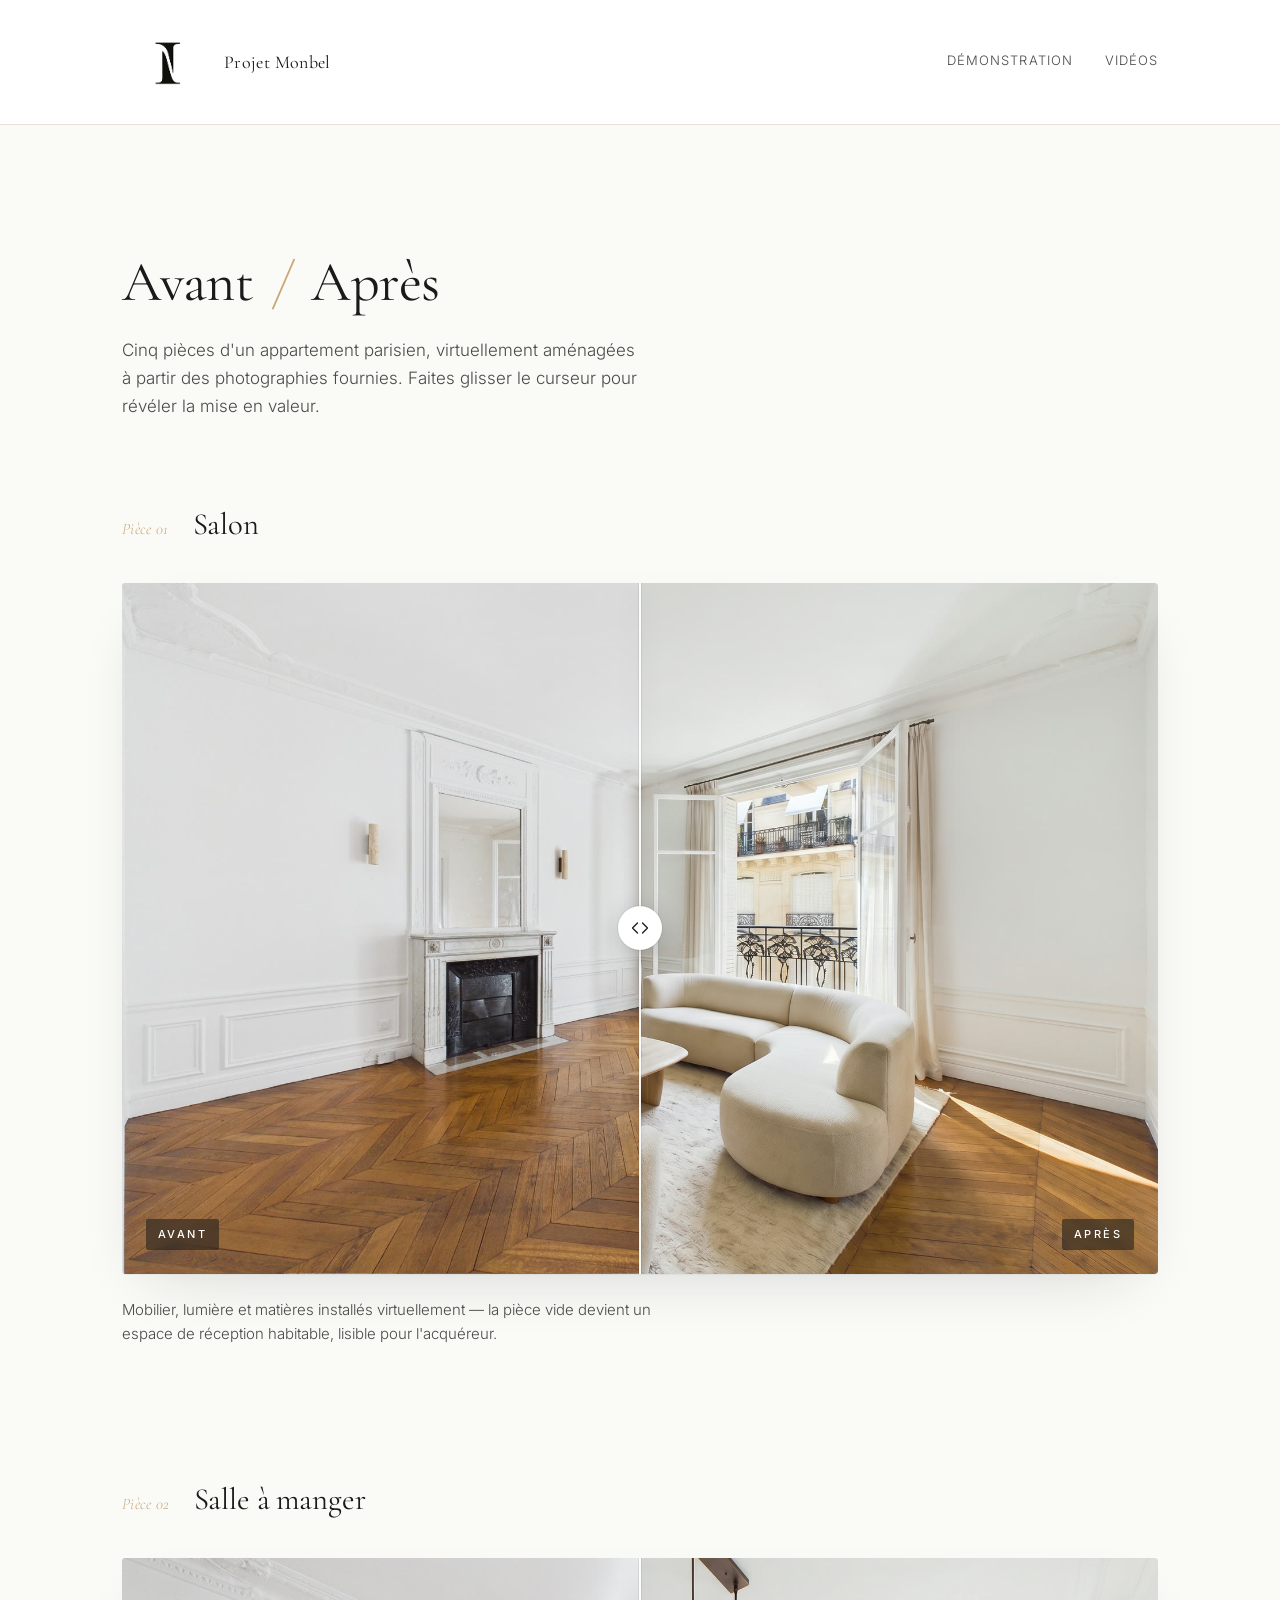
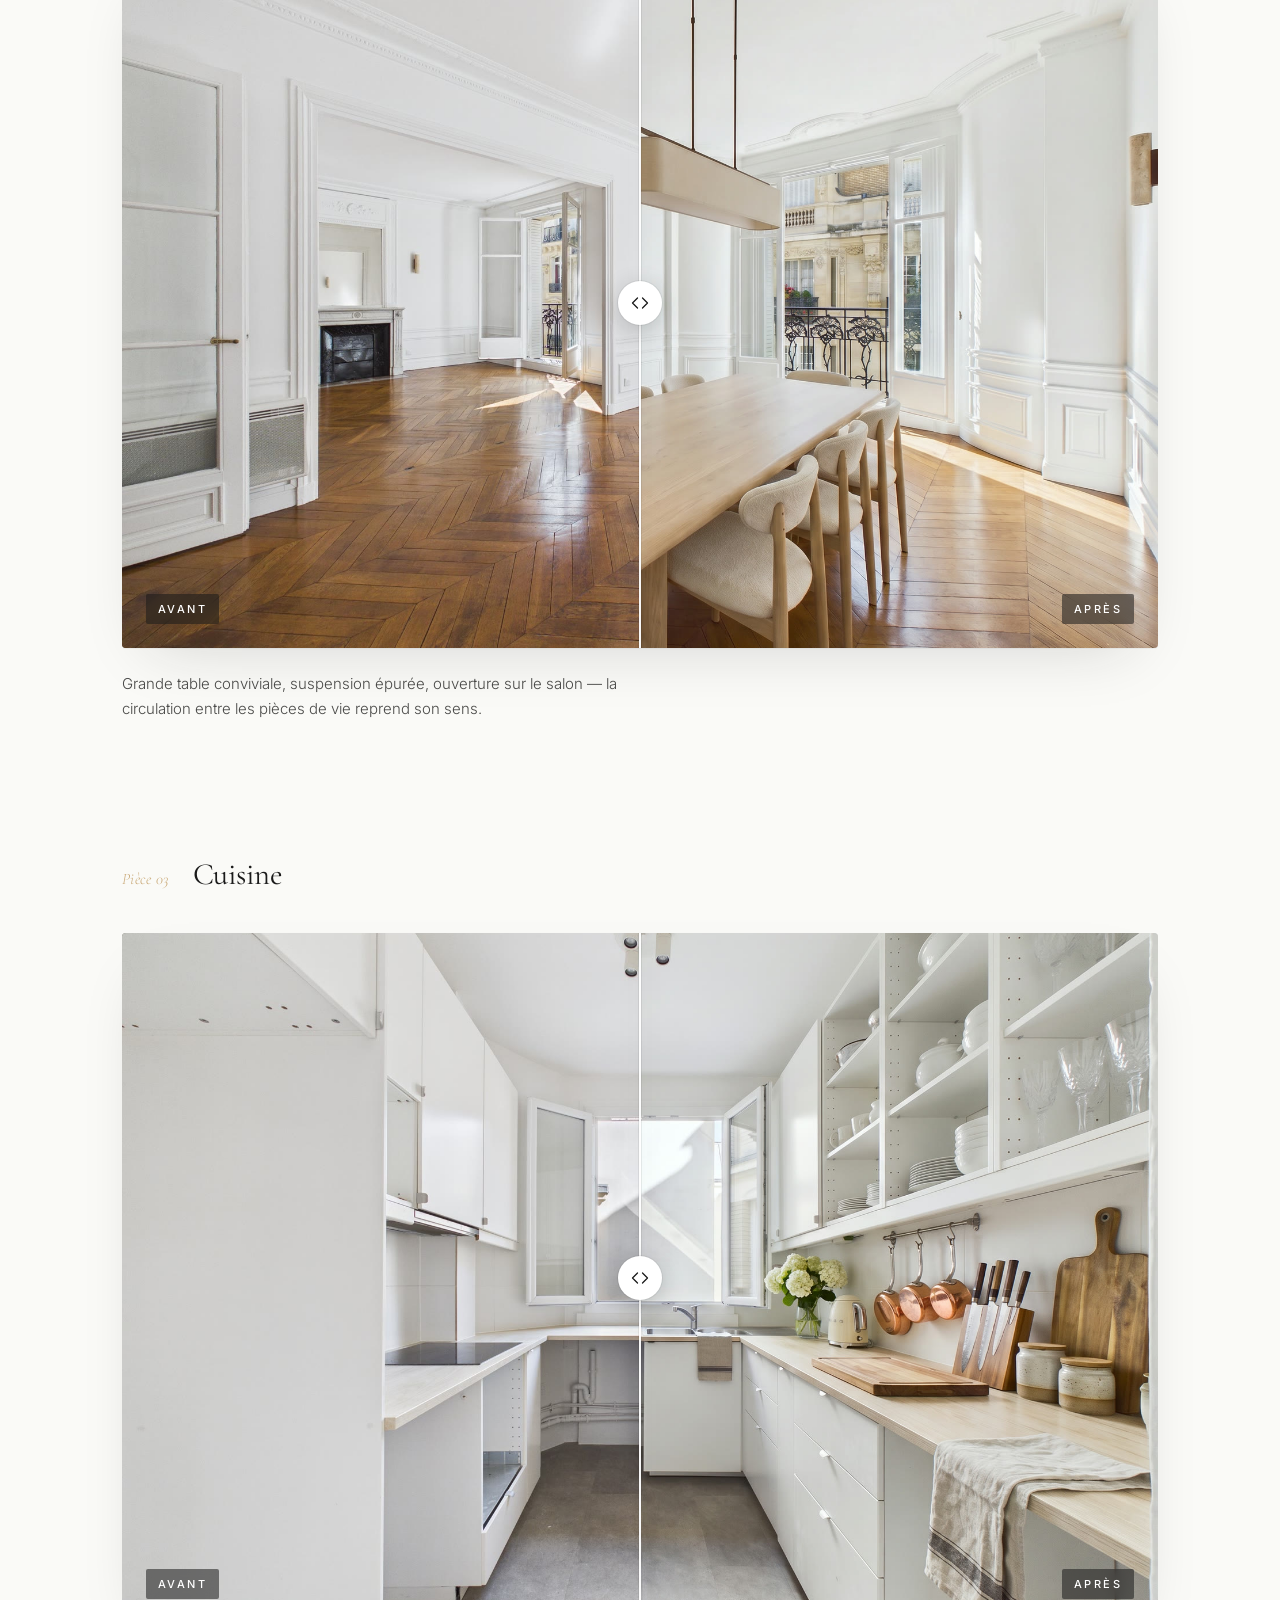
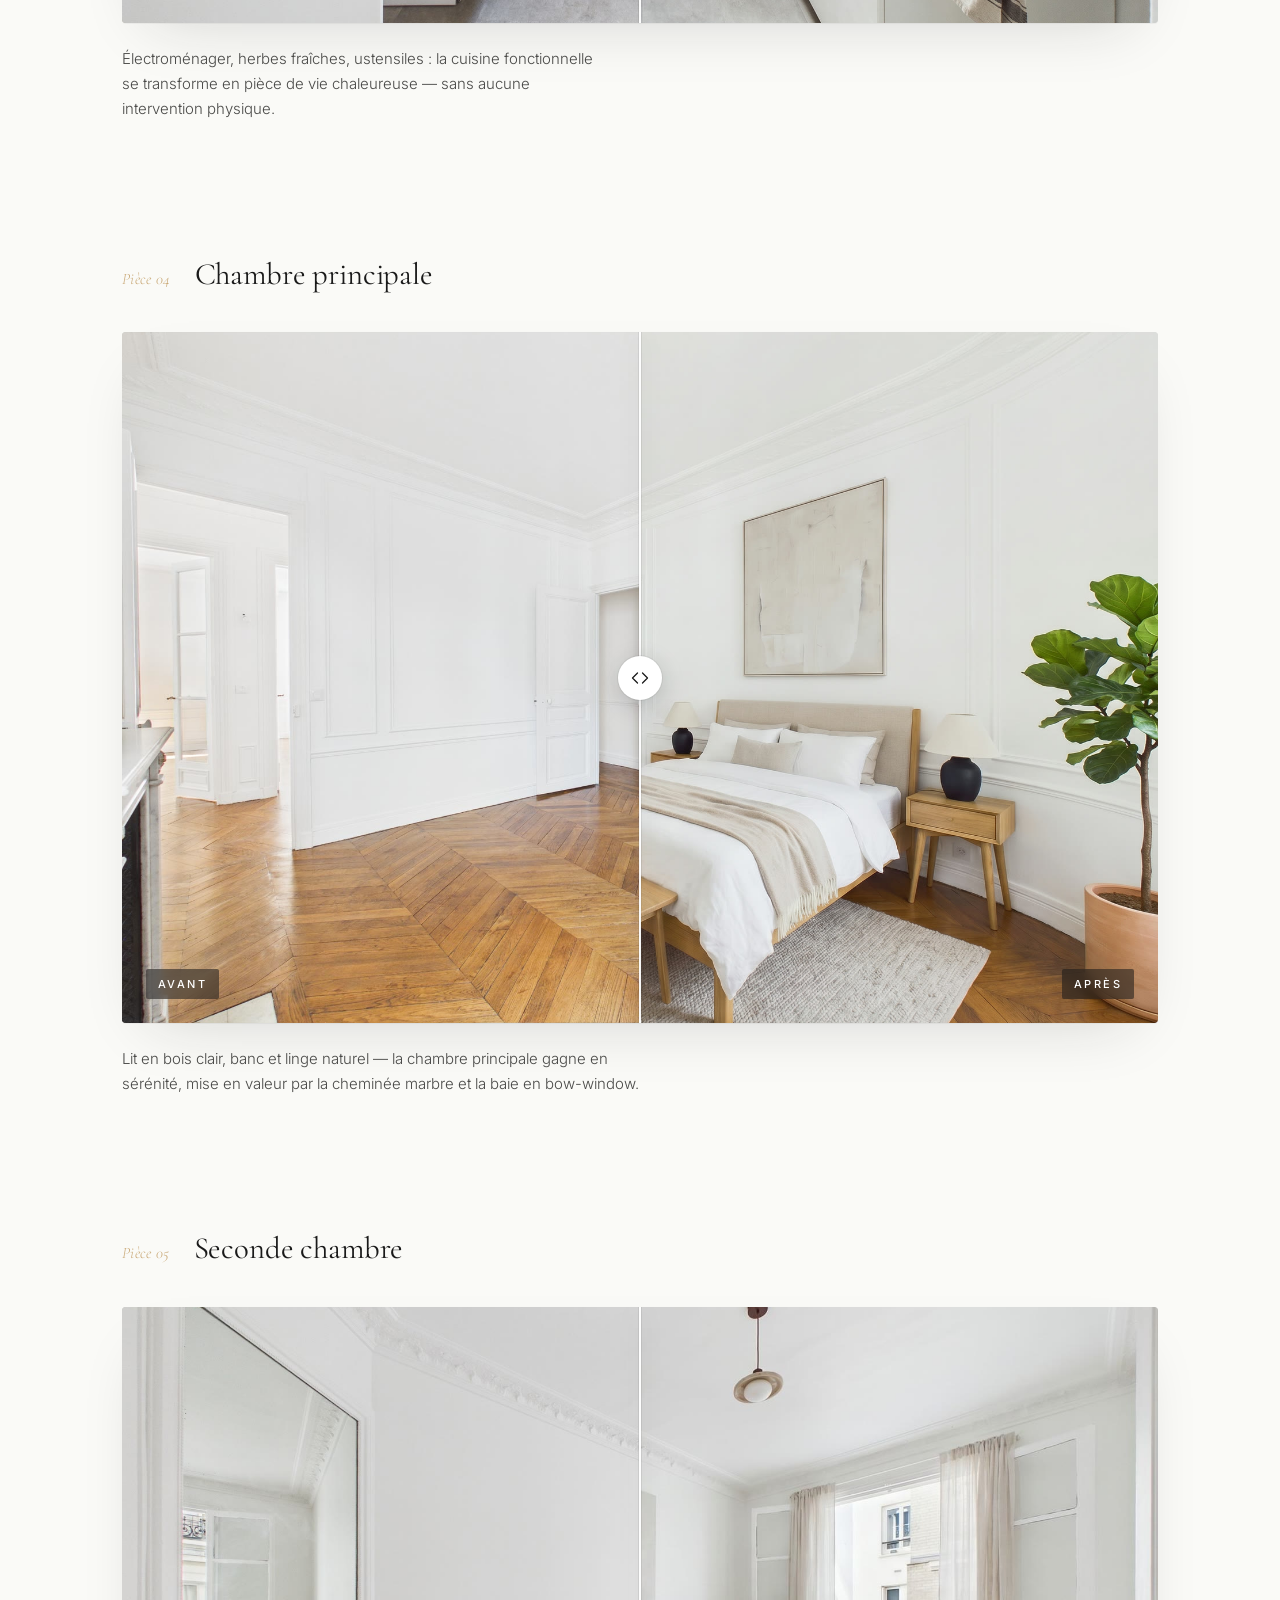
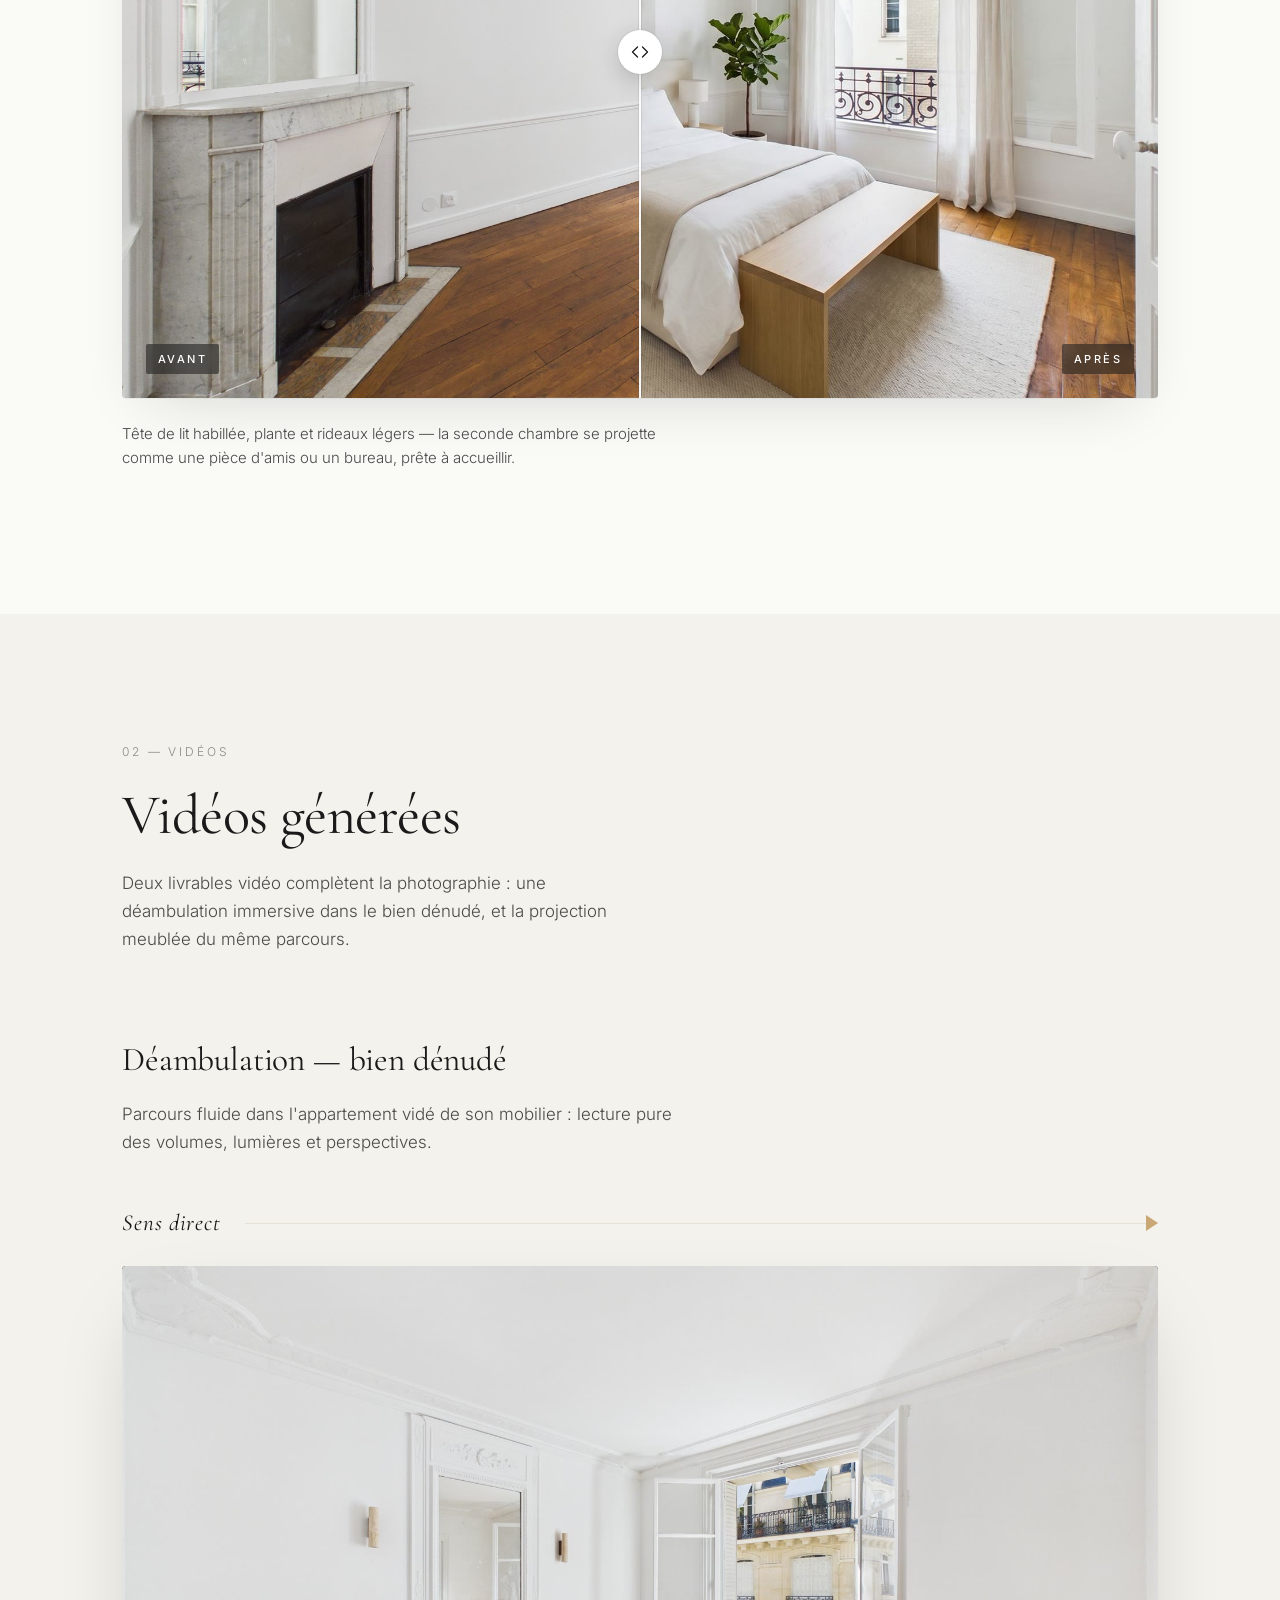
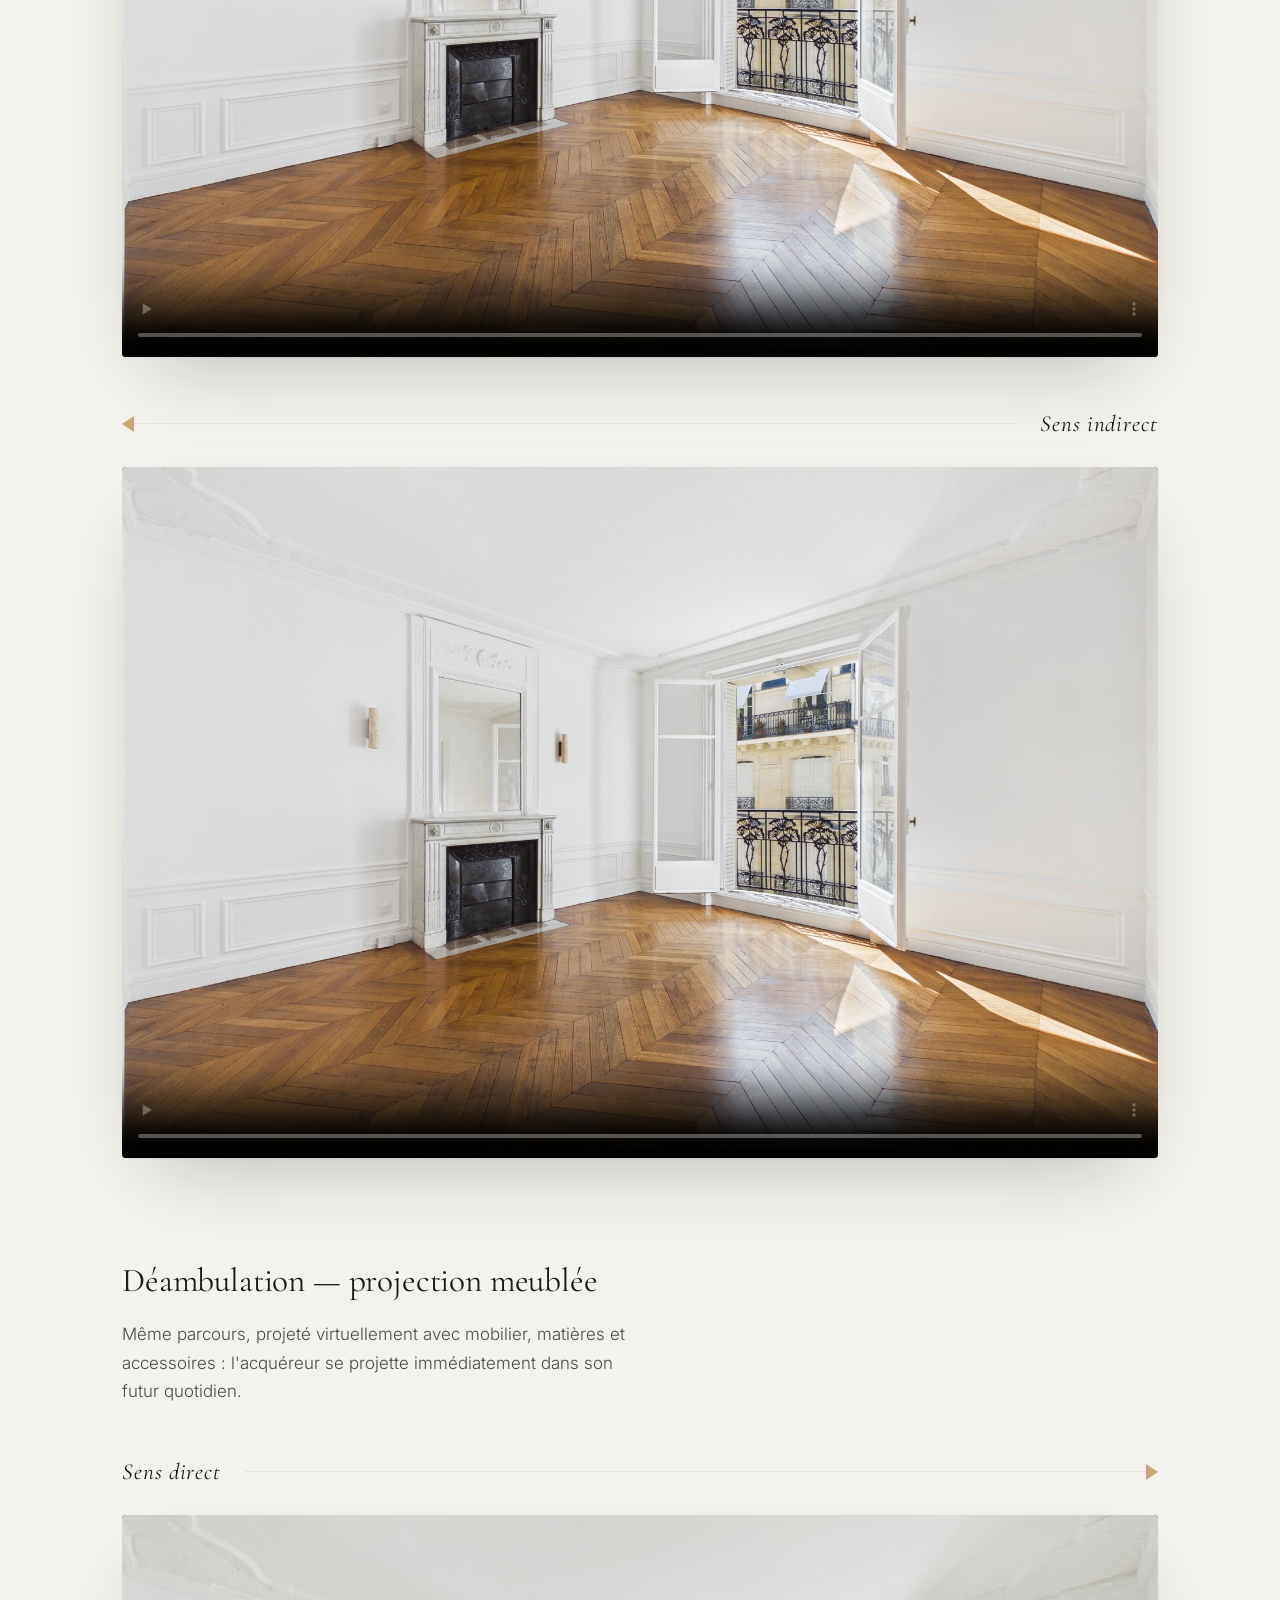
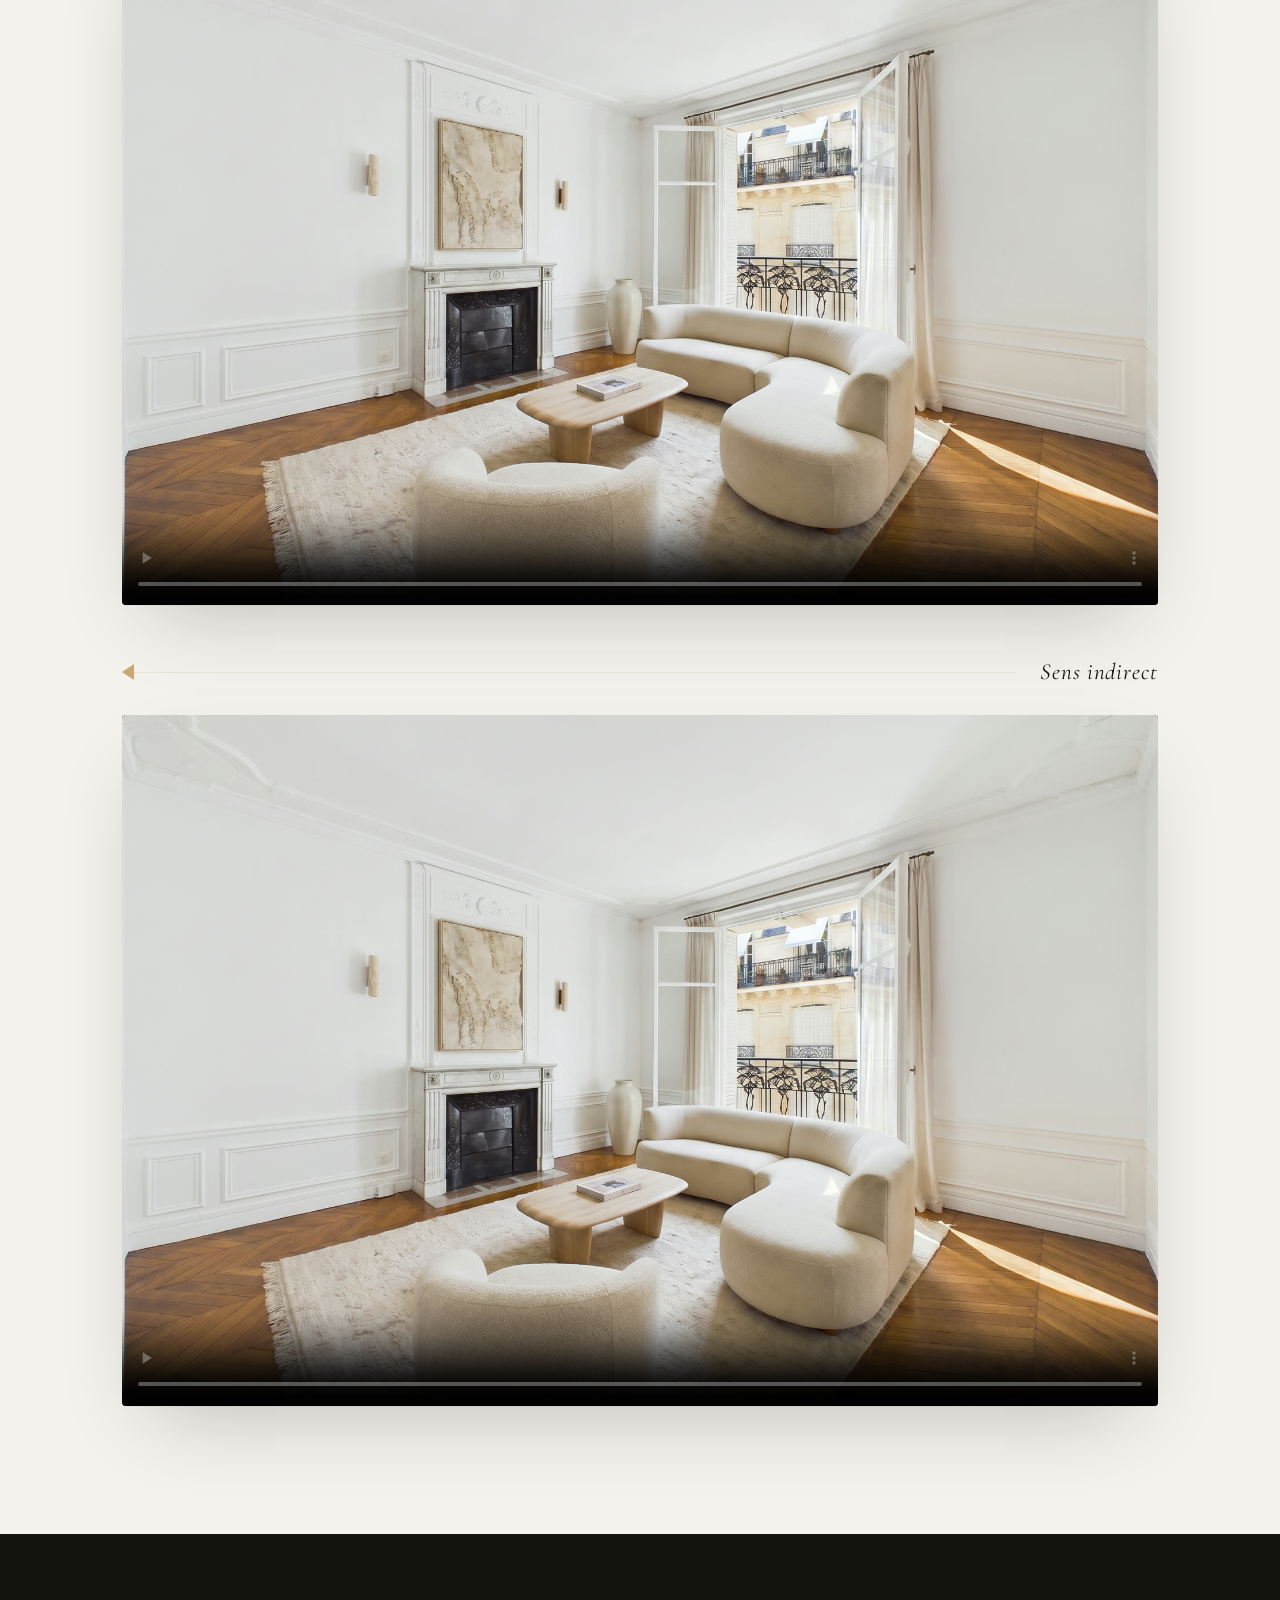
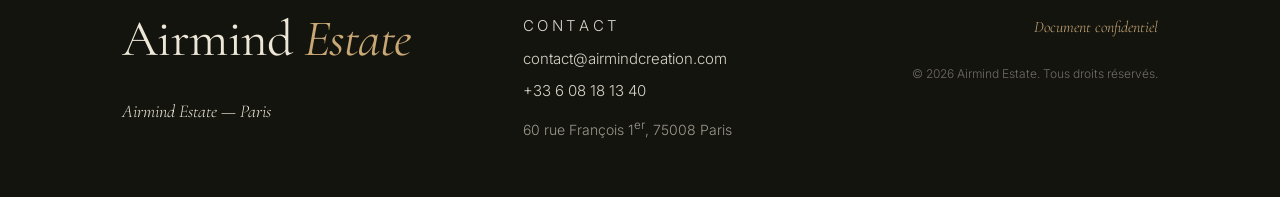
==== commit a4a8d3d3: "style(header): logo ×1.65 et libellé « Projet Monbel » - Logo passe de 56px à 92px de haut (×1.65) -" ====
--- a/index.html
+++ b/index.html
@@ -21,7 +21,7 @@
   <link rel="preconnect" href="https://fonts.gstatic.com" crossorigin />
   <link href="https://fonts.googleapis.com/css2?family=Cormorant+Garamond:wght@300;400;500;600&family=Inter:wght@300;400;500;600&display=swap" rel="stylesheet" />
 
-  <link rel="stylesheet" href="style.css?v=20" />
+  <link rel="stylesheet" href="style.css?v=21" />
 </head>
 <body>
 
@@ -30,9 +30,9 @@
        ============================================================ -->
   <header class="site-header">
     <div class="container header-inner">
-      <a href="#" class="brand" aria-label="Monbel — Accueil">
+      <a href="#" class="brand" aria-label="Projet Monbel — Accueil">
         <img src="assets/monbel-logo.png?v=1" alt="" class="brand-logo" />
-        <span class="brand-name">Monbel</span>
+        <span class="brand-name">Projet Monbel</span>
       </a>
       <nav class="site-nav" aria-label="Navigation principale">
         <a href="#demonstration">Démonstration</a>
--- a/style.css
+++ b/style.css
@@ -116,7 +116,7 @@
 }
 
 .brand-logo {
-  height: 56px;
+  height: 92px;
   width: auto;
   display: block;
 }
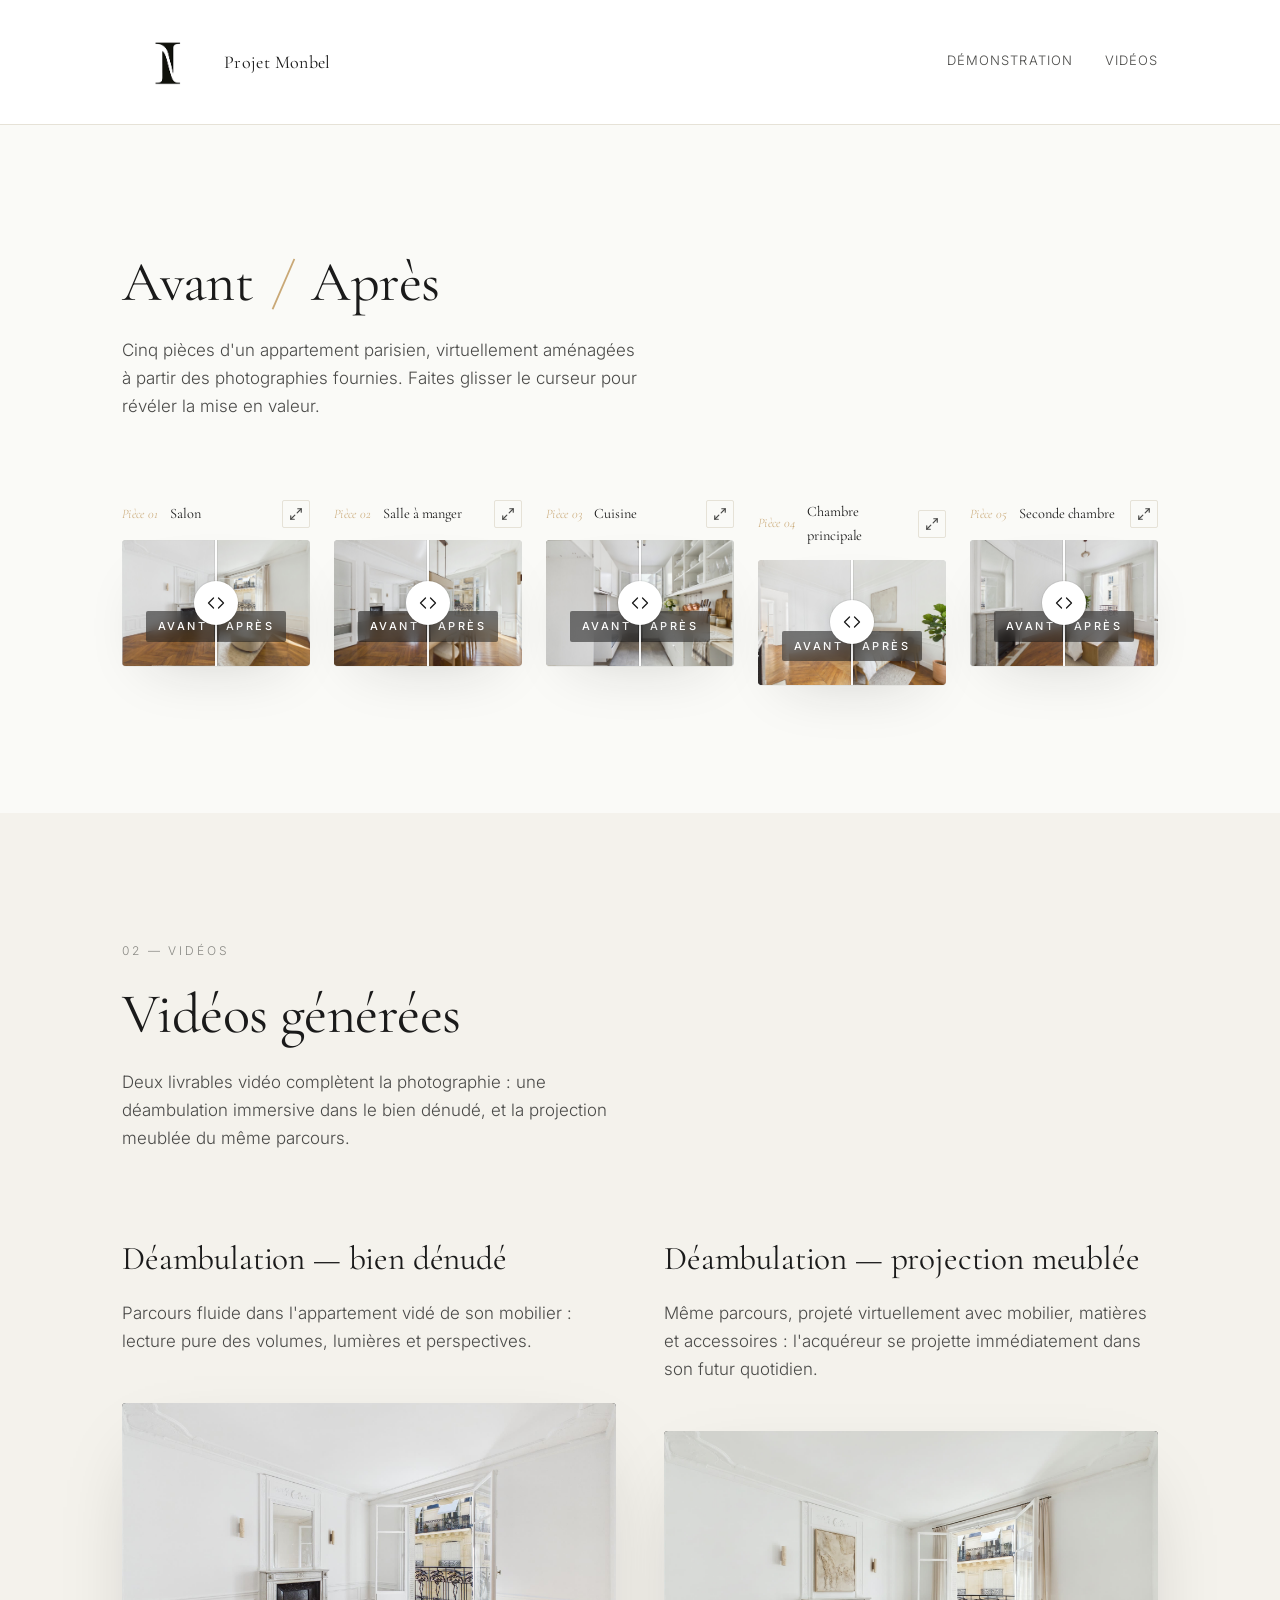
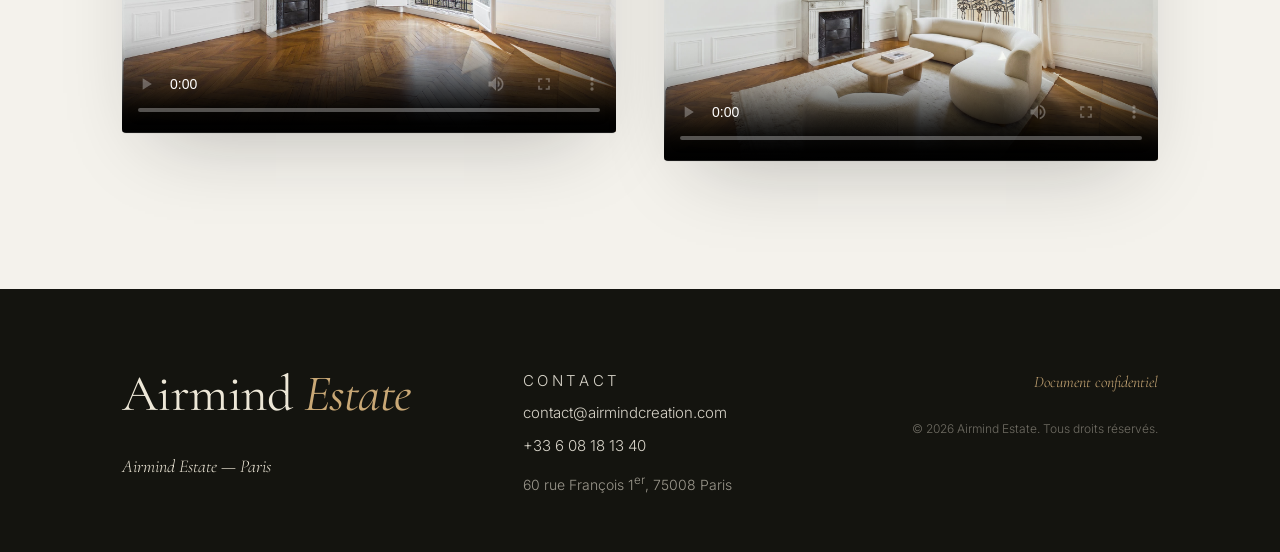
==== commit fb99df08: "feat(layout): grille compacte 5 sliders + lightbox + vidéos simplifiées Objectif : réduire drastique" ====
--- a/index.html
+++ b/index.html
@@ -21,7 +21,7 @@
   <link rel="preconnect" href="https://fonts.gstatic.com" crossorigin />
   <link href="https://fonts.googleapis.com/css2?family=Cormorant+Garamond:wght@300;400;500;600&family=Inter:wght@300;400;500;600&display=swap" rel="stylesheet" />
 
-  <link rel="stylesheet" href="style.css?v=21" />
+  <link rel="stylesheet" href="style.css?v=22" />
 </head>
 <body>
 
@@ -54,141 +54,184 @@
         </p>
       </header>
 
-      <!-- Pièce 1 — Salon -->
-      <article class="room">
-        <header class="room-head">
-          <p class="room-index">Pièce 01</p>
-          <h3 class="room-title">Salon</h3>
-        </header>
-
-        <div class="comparison-slider" data-comparison>
-          <img class="img-after" src="assets/monbel-salon-after.jpg" alt="Salon — après mise en valeur" />
-          <img class="img-before" src="assets/monbel-salon-before.jpg" alt="Salon — état initial" style="clip-path: inset(0 50% 0 0);" />
-          <div class="slider-handle" style="left: 50%;" role="slider" tabindex="0" aria-label="Curseur de comparaison avant/après" aria-valuemin="0" aria-valuemax="100" aria-valuenow="50">
-            <span class="handle-icon" aria-hidden="true">
-              <svg viewBox="0 0 24 24" width="20" height="20" fill="none" stroke="currentColor" stroke-width="1.5" stroke-linecap="round" stroke-linejoin="round">
-                <polyline points="9 6 3 12 9 18"></polyline>
-                <polyline points="15 6 21 12 15 18"></polyline>
-              </svg>
-            </span>
-          </div>
-          <span class="label label-before">Avant</span>
-          <span class="label label-after">Après</span>
-        </div>
-
-        <p class="room-caption">
-          Mobilier, lumière et matières installés virtuellement — la pièce vide devient un espace de réception habitable, lisible pour l'acquéreur.
-        </p>
-      </article>
-
-      <!-- Pièce 2 — Salle à manger -->
-      <article class="room">
-        <header class="room-head">
-          <p class="room-index">Pièce 02</p>
-          <h3 class="room-title">Salle à manger</h3>
-        </header>
-
-        <div class="comparison-slider" data-comparison>
-          <img class="img-after" src="assets/monbel-sam-after.jpg" alt="Salle à manger — après mise en valeur" />
-          <img class="img-before" src="assets/monbel-sam-before.jpg" alt="Salle à manger — état initial" style="clip-path: inset(0 50% 0 0);" />
-          <div class="slider-handle" style="left: 50%;" role="slider" tabindex="0" aria-label="Curseur de comparaison avant/après" aria-valuemin="0" aria-valuemax="100" aria-valuenow="50">
-            <span class="handle-icon" aria-hidden="true">
-              <svg viewBox="0 0 24 24" width="20" height="20" fill="none" stroke="currentColor" stroke-width="1.5" stroke-linecap="round" stroke-linejoin="round">
-                <polyline points="9 6 3 12 9 18"></polyline>
-                <polyline points="15 6 21 12 15 18"></polyline>
-              </svg>
-            </span>
-          </div>
-          <span class="label label-before">Avant</span>
-          <span class="label label-after">Après</span>
-        </div>
-
-        <p class="room-caption">
-          Grande table conviviale, suspension épurée, ouverture sur le salon — la circulation entre les pièces de vie reprend son sens.
-        </p>
-      </article>
-
-      <!-- Pièce 3 — Cuisine -->
-      <article class="room">
-        <header class="room-head">
-          <p class="room-index">Pièce 03</p>
-          <h3 class="room-title">Cuisine</h3>
-        </header>
-
-        <div class="comparison-slider" data-comparison>
-          <img class="img-after" src="assets/monbel-cuisine-after.jpg" alt="Cuisine — après mise en valeur" />
-          <img class="img-before" src="assets/monbel-cuisine-before.jpg" alt="Cuisine — état initial" style="clip-path: inset(0 50% 0 0);" />
-          <div class="slider-handle" style="left: 50%;" role="slider" tabindex="0" aria-label="Curseur de comparaison avant/après" aria-valuemin="0" aria-valuemax="100" aria-valuenow="50">
-            <span class="handle-icon" aria-hidden="true">
-              <svg viewBox="0 0 24 24" width="20" height="20" fill="none" stroke="currentColor" stroke-width="1.5" stroke-linecap="round" stroke-linejoin="round">
-                <polyline points="9 6 3 12 9 18"></polyline>
-                <polyline points="15 6 21 12 15 18"></polyline>
-              </svg>
-            </span>
-          </div>
-          <span class="label label-before">Avant</span>
-          <span class="label label-after">Après</span>
-        </div>
-
-        <p class="room-caption">
-          Électroménager, herbes fraîches, ustensiles : la cuisine fonctionnelle se transforme en pièce de vie chaleureuse — sans aucune intervention physique.
-        </p>
-      </article>
-
-      <!-- Pièce 4 — Chambre 1 -->
-      <article class="room">
-        <header class="room-head">
-          <p class="room-index">Pièce 04</p>
-          <h3 class="room-title">Chambre principale</h3>
-        </header>
-
-        <div class="comparison-slider" data-comparison>
-          <img class="img-after" src="assets/monbel-chambre1-after.jpg?v=4" alt="Chambre principale — après mise en valeur" />
-          <img class="img-before" src="assets/monbel-chambre1-before.jpg?v=4" alt="Chambre principale — état initial" style="clip-path: inset(0 50% 0 0);" />
-          <div class="slider-handle" style="left: 50%;" role="slider" tabindex="0" aria-label="Curseur de comparaison avant/après" aria-valuemin="0" aria-valuemax="100" aria-valuenow="50">
-            <span class="handle-icon" aria-hidden="true">
-              <svg viewBox="0 0 24 24" width="20" height="20" fill="none" stroke="currentColor" stroke-width="1.5" stroke-linecap="round" stroke-linejoin="round">
-                <polyline points="9 6 3 12 9 18"></polyline>
-                <polyline points="15 6 21 12 15 18"></polyline>
-              </svg>
-            </span>
-          </div>
-          <span class="label label-before">Avant</span>
-          <span class="label label-after">Après</span>
-        </div>
-
-        <p class="room-caption">
-          Lit en bois clair, banc et linge naturel — la chambre principale gagne en sérénité, mise en valeur par la cheminée marbre et la baie en bow-window.
-        </p>
-      </article>
-
-      <!-- Pièce 5 — Chambre 2 -->
-      <article class="room">
-        <header class="room-head">
-          <p class="room-index">Pièce 05</p>
-          <h3 class="room-title">Seconde chambre</h3>
-        </header>
-
-        <div class="comparison-slider" data-comparison>
-          <img class="img-after" src="assets/monbel-chambre2-after.jpg?v=3" alt="Seconde chambre — après mise en valeur" />
-          <img class="img-before" src="assets/monbel-chambre2-before.jpg?v=3" alt="Seconde chambre — état initial" style="clip-path: inset(0 50% 0 0);" />
-          <div class="slider-handle" style="left: 50%;" role="slider" tabindex="0" aria-label="Curseur de comparaison avant/après" aria-valuemin="0" aria-valuemax="100" aria-valuenow="50">
-            <span class="handle-icon" aria-hidden="true">
-              <svg viewBox="0 0 24 24" width="20" height="20" fill="none" stroke="currentColor" stroke-width="1.5" stroke-linecap="round" stroke-linejoin="round">
-                <polyline points="9 6 3 12 9 18"></polyline>
-                <polyline points="15 6 21 12 15 18"></polyline>
-              </svg>
-            </span>
-          </div>
-          <span class="label label-before">Avant</span>
-          <span class="label label-after">Après</span>
-        </div>
-
-        <p class="room-caption">
-          Tête de lit habillée, plante et rideaux légers — la seconde chambre se projette comme une pièce d'amis ou un bureau, prête à accueillir.
-        </p>
-      </article>
-
+      <div class="rooms-grid">
+
+        <!-- Pièce 1 — Salon -->
+        <article class="room">
+          <header class="room-head">
+            <p class="room-index">Pièce 01</p>
+            <h3 class="room-title">Salon</h3>
+            <button type="button" class="room-expand" aria-label="Agrandir le slider Salon">
+              <svg viewBox="0 0 24 24" width="14" height="14" fill="none" stroke="currentColor" stroke-width="2" stroke-linecap="round" stroke-linejoin="round" aria-hidden="true">
+                <polyline points="15 3 21 3 21 9"></polyline>
+                <polyline points="9 21 3 21 3 15"></polyline>
+                <line x1="21" y1="3" x2="14" y2="10"></line>
+                <line x1="3" y1="21" x2="10" y2="14"></line>
+              </svg>
+            </button>
+          </header>
+
+          <div class="comparison-slider" data-comparison>
+            <img class="img-after" src="assets/monbel-salon-after.jpg" alt="Salon — après mise en valeur" />
+            <img class="img-before" src="assets/monbel-salon-before.jpg" alt="Salon — état initial" style="clip-path: inset(0 50% 0 0);" />
+            <div class="slider-handle" style="left: 50%;" role="slider" tabindex="0" aria-label="Curseur de comparaison avant/après" aria-valuemin="0" aria-valuemax="100" aria-valuenow="50">
+              <span class="handle-icon" aria-hidden="true">
+                <svg viewBox="0 0 24 24" width="20" height="20" fill="none" stroke="currentColor" stroke-width="1.5" stroke-linecap="round" stroke-linejoin="round">
+                  <polyline points="9 6 3 12 9 18"></polyline>
+                  <polyline points="15 6 21 12 15 18"></polyline>
+                </svg>
+              </span>
+            </div>
+            <span class="label label-before">Avant</span>
+            <span class="label label-after">Après</span>
+          </div>
+
+          <p class="room-caption">
+            Mobilier, lumière et matières installés virtuellement — la pièce vide devient un espace de réception habitable, lisible pour l'acquéreur.
+          </p>
+        </article>
+
+        <!-- Pièce 2 — Salle à manger -->
+        <article class="room">
+          <header class="room-head">
+            <p class="room-index">Pièce 02</p>
+            <h3 class="room-title">Salle à manger</h3>
+            <button type="button" class="room-expand" aria-label="Agrandir le slider Salle à manger">
+              <svg viewBox="0 0 24 24" width="14" height="14" fill="none" stroke="currentColor" stroke-width="2" stroke-linecap="round" stroke-linejoin="round" aria-hidden="true">
+                <polyline points="15 3 21 3 21 9"></polyline>
+                <polyline points="9 21 3 21 3 15"></polyline>
+                <line x1="21" y1="3" x2="14" y2="10"></line>
+                <line x1="3" y1="21" x2="10" y2="14"></line>
+              </svg>
+            </button>
+          </header>
+
+          <div class="comparison-slider" data-comparison>
+            <img class="img-after" src="assets/monbel-sam-after.jpg" alt="Salle à manger — après mise en valeur" />
+            <img class="img-before" src="assets/monbel-sam-before.jpg" alt="Salle à manger — état initial" style="clip-path: inset(0 50% 0 0);" />
+            <div class="slider-handle" style="left: 50%;" role="slider" tabindex="0" aria-label="Curseur de comparaison avant/après" aria-valuemin="0" aria-valuemax="100" aria-valuenow="50">
+              <span class="handle-icon" aria-hidden="true">
+                <svg viewBox="0 0 24 24" width="20" height="20" fill="none" stroke="currentColor" stroke-width="1.5" stroke-linecap="round" stroke-linejoin="round">
+                  <polyline points="9 6 3 12 9 18"></polyline>
+                  <polyline points="15 6 21 12 15 18"></polyline>
+                </svg>
+              </span>
+            </div>
+            <span class="label label-before">Avant</span>
+            <span class="label label-after">Après</span>
+          </div>
+
+          <p class="room-caption">
+            Grande table conviviale, suspension épurée, ouverture sur le salon — la circulation entre les pièces de vie reprend son sens.
+          </p>
+        </article>
+
+        <!-- Pièce 3 — Cuisine -->
+        <article class="room">
+          <header class="room-head">
+            <p class="room-index">Pièce 03</p>
+            <h3 class="room-title">Cuisine</h3>
+            <button type="button" class="room-expand" aria-label="Agrandir le slider Cuisine">
+              <svg viewBox="0 0 24 24" width="14" height="14" fill="none" stroke="currentColor" stroke-width="2" stroke-linecap="round" stroke-linejoin="round" aria-hidden="true">
+                <polyline points="15 3 21 3 21 9"></polyline>
+                <polyline points="9 21 3 21 3 15"></polyline>
+                <line x1="21" y1="3" x2="14" y2="10"></line>
+                <line x1="3" y1="21" x2="10" y2="14"></line>
+              </svg>
+            </button>
+          </header>
+
+          <div class="comparison-slider" data-comparison>
+            <img class="img-after" src="assets/monbel-cuisine-after.jpg" alt="Cuisine — après mise en valeur" />
+            <img class="img-before" src="assets/monbel-cuisine-before.jpg" alt="Cuisine — état initial" style="clip-path: inset(0 50% 0 0);" />
+            <div class="slider-handle" style="left: 50%;" role="slider" tabindex="0" aria-label="Curseur de comparaison avant/après" aria-valuemin="0" aria-valuemax="100" aria-valuenow="50">
+              <span class="handle-icon" aria-hidden="true">
+                <svg viewBox="0 0 24 24" width="20" height="20" fill="none" stroke="currentColor" stroke-width="1.5" stroke-linecap="round" stroke-linejoin="round">
+                  <polyline points="9 6 3 12 9 18"></polyline>
+                  <polyline points="15 6 21 12 15 18"></polyline>
+                </svg>
+              </span>
+            </div>
+            <span class="label label-before">Avant</span>
+            <span class="label label-after">Après</span>
+          </div>
+
+          <p class="room-caption">
+            Électroménager, herbes fraîches, ustensiles : la cuisine fonctionnelle se transforme en pièce de vie chaleureuse — sans aucune intervention physique.
+          </p>
+        </article>
+
+        <!-- Pièce 4 — Chambre 1 -->
+        <article class="room">
+          <header class="room-head">
+            <p class="room-index">Pièce 04</p>
+            <h3 class="room-title">Chambre principale</h3>
+            <button type="button" class="room-expand" aria-label="Agrandir le slider Chambre principale">
+              <svg viewBox="0 0 24 24" width="14" height="14" fill="none" stroke="currentColor" stroke-width="2" stroke-linecap="round" stroke-linejoin="round" aria-hidden="true">
+                <polyline points="15 3 21 3 21 9"></polyline>
+                <polyline points="9 21 3 21 3 15"></polyline>
+                <line x1="21" y1="3" x2="14" y2="10"></line>
+                <line x1="3" y1="21" x2="10" y2="14"></line>
+              </svg>
+            </button>
+          </header>
+
+          <div class="comparison-slider" data-comparison>
+            <img class="img-after" src="assets/monbel-chambre1-after.jpg?v=4" alt="Chambre principale — après mise en valeur" />
+            <img class="img-before" src="assets/monbel-chambre1-before.jpg?v=4" alt="Chambre principale — état initial" style="clip-path: inset(0 50% 0 0);" />
+            <div class="slider-handle" style="left: 50%;" role="slider" tabindex="0" aria-label="Curseur de comparaison avant/après" aria-valuemin="0" aria-valuemax="100" aria-valuenow="50">
+              <span class="handle-icon" aria-hidden="true">
+                <svg viewBox="0 0 24 24" width="20" height="20" fill="none" stroke="currentColor" stroke-width="1.5" stroke-linecap="round" stroke-linejoin="round">
+                  <polyline points="9 6 3 12 9 18"></polyline>
+                  <polyline points="15 6 21 12 15 18"></polyline>
+                </svg>
+              </span>
+            </div>
+            <span class="label label-before">Avant</span>
+            <span class="label label-after">Après</span>
+          </div>
+
+          <p class="room-caption">
+            Lit en bois clair, banc et linge naturel — la chambre principale gagne en sérénité, mise en valeur par la cheminée marbre et la baie en bow-window.
+          </p>
+        </article>
+
+        <!-- Pièce 5 — Chambre 2 -->
+        <article class="room">
+          <header class="room-head">
+            <p class="room-index">Pièce 05</p>
+            <h3 class="room-title">Seconde chambre</h3>
+            <button type="button" class="room-expand" aria-label="Agrandir le slider Seconde chambre">
+              <svg viewBox="0 0 24 24" width="14" height="14" fill="none" stroke="currentColor" stroke-width="2" stroke-linecap="round" stroke-linejoin="round" aria-hidden="true">
+                <polyline points="15 3 21 3 21 9"></polyline>
+                <polyline points="9 21 3 21 3 15"></polyline>
+                <line x1="21" y1="3" x2="14" y2="10"></line>
+                <line x1="3" y1="21" x2="10" y2="14"></line>
+              </svg>
+            </button>
+          </header>
+
+          <div class="comparison-slider" data-comparison>
+            <img class="img-after" src="assets/monbel-chambre2-after.jpg?v=3" alt="Seconde chambre — après mise en valeur" />
+            <img class="img-before" src="assets/monbel-chambre2-before.jpg?v=3" alt="Seconde chambre — état initial" style="clip-path: inset(0 50% 0 0);" />
+            <div class="slider-handle" style="left: 50%;" role="slider" tabindex="0" aria-label="Curseur de comparaison avant/après" aria-valuemin="0" aria-valuemax="100" aria-valuenow="50">
+              <span class="handle-icon" aria-hidden="true">
+                <svg viewBox="0 0 24 24" width="20" height="20" fill="none" stroke="currentColor" stroke-width="1.5" stroke-linecap="round" stroke-linejoin="round">
+                  <polyline points="9 6 3 12 9 18"></polyline>
+                  <polyline points="15 6 21 12 15 18"></polyline>
+                </svg>
+              </span>
+            </div>
+            <span class="label label-before">Avant</span>
+            <span class="label label-after">Après</span>
+          </div>
+
+          <p class="room-caption">
+            Tête de lit habillée, plante et rideaux légers — la seconde chambre se projette comme une pièce d'amis ou un bureau, prête à accueillir.
+          </p>
+        </article>
+
+      </div>
     </div>
   </section>
 
@@ -213,31 +256,11 @@
           <p class="video-desc">
             Parcours fluide dans l'appartement vidé de son mobilier : lecture pure des volumes, lumières et perspectives.
           </p>
-
-          <div class="video-with-direction">
-            <div class="video-direction dir-normal" aria-hidden="true">
-              <span class="dir-label">Sens direct</span>
-              <span class="dir-line"></span>
-            </div>
-            <div class="video-frame">
-              <video controls preload="metadata" poster="assets/monbel-salon-before.jpg" playsinline>
-                <source src="assets/monbel-non-meuble.mp4" type="video/mp4" />
-                Votre navigateur ne prend pas en charge la lecture vidéo HTML5.
-              </video>
-            </div>
-          </div>
-
-          <div class="video-with-direction">
-            <div class="video-direction dir-reversed" aria-hidden="true">
-              <span class="dir-line"></span>
-              <span class="dir-label">Sens indirect</span>
-            </div>
-            <div class="video-frame">
-              <video controls preload="metadata" poster="assets/monbel-salon-before.jpg" playsinline>
-                <source src="assets/monbel-non-meuble-reversed.mp4" type="video/mp4" />
-                Votre navigateur ne prend pas en charge la lecture vidéo HTML5.
-              </video>
-            </div>
+          <div class="video-frame">
+            <video controls preload="metadata" poster="assets/monbel-salon-before.jpg" playsinline>
+              <source src="assets/monbel-non-meuble.mp4" type="video/mp4" />
+              Votre navigateur ne prend pas en charge la lecture vidéo HTML5.
+            </video>
           </div>
         </article>
 
@@ -246,31 +269,11 @@
           <p class="video-desc">
             Même parcours, projeté virtuellement avec mobilier, matières et accessoires : l'acquéreur se projette immédiatement dans son futur quotidien.
           </p>
-
-          <div class="video-with-direction">
-            <div class="video-direction dir-normal" aria-hidden="true">
-              <span class="dir-label">Sens direct</span>
-              <span class="dir-line"></span>
-            </div>
-            <div class="video-frame">
-              <video controls preload="metadata" poster="assets/monbel-salon-after.jpg" playsinline>
-                <source src="assets/monbel-meuble.mp4" type="video/mp4" />
-                Votre navigateur ne prend pas en charge la lecture vidéo HTML5.
-              </video>
-            </div>
-          </div>
-
-          <div class="video-with-direction">
-            <div class="video-direction dir-reversed" aria-hidden="true">
-              <span class="dir-line"></span>
-              <span class="dir-label">Sens indirect</span>
-            </div>
-            <div class="video-frame">
-              <video controls preload="metadata" poster="assets/monbel-salon-after.jpg" playsinline>
-                <source src="assets/monbel-meuble-reversed.mp4" type="video/mp4" />
-                Votre navigateur ne prend pas en charge la lecture vidéo HTML5.
-              </video>
-            </div>
+          <div class="video-frame">
+            <video controls preload="metadata" poster="assets/monbel-salon-after.jpg" playsinline>
+              <source src="assets/monbel-meuble.mp4" type="video/mp4" />
+              Votre navigateur ne prend pas en charge la lecture vidéo HTML5.
+            </video>
           </div>
         </article>
 
@@ -304,6 +307,17 @@
     </div>
   </footer>
 
-  <script src="script.js?v=14"></script>
+  <!-- Lightbox pour agrandir un slider -->
+  <dialog id="zoom-dialog" class="zoom-dialog" aria-label="Vue agrandie d'un slider avant/après">
+    <button type="button" class="zoom-close" aria-label="Fermer la vue agrandie">
+      <svg viewBox="0 0 24 24" width="22" height="22" fill="none" stroke="currentColor" stroke-width="1.75" stroke-linecap="round" stroke-linejoin="round" aria-hidden="true">
+        <line x1="18" y1="6" x2="6" y2="18"></line>
+        <line x1="6" y1="6" x2="18" y2="18"></line>
+      </svg>
+    </button>
+    <div class="zoom-host"></div>
+  </dialog>
+
+  <script src="script.js?v=15"></script>
 </body>
 </html>
--- a/style.css
+++ b/style.css
@@ -240,16 +240,127 @@
 }
 
 /* -----------------------------------------------------------
-   Rooms (sliders)
-   ----------------------------------------------------------- */
-.room { margin-bottom: var(--space-32); }
-.room:last-child { margin-bottom: 0; }
+   Rooms (sliders) — grille compacte 5 col + lightbox
+   ----------------------------------------------------------- */
+.rooms-grid {
+  display: grid;
+  grid-template-columns: repeat(5, 1fr);
+  gap: var(--space-6);
+  margin-top: var(--space-12);
+}
+
+.room { margin-bottom: 0; }
 
 .room-head {
   display: flex;
+  align-items: center;
+  justify-content: space-between;
+  gap: var(--space-3);
+  margin-bottom: var(--space-3);
+  min-height: 1.6em;
+}
+
+.rooms-grid .room-index { font-size: 0.8125rem; }
+.rooms-grid .room-title { font-size: clamp(0.9rem, 1.05vw, 1.05rem); flex: 1; }
+.rooms-grid .room-caption { display: none; }
+
+/* Bouton « agrandir » */
+.room-expand {
+  flex-shrink: 0;
+  width: 28px;
+  height: 28px;
+  border: 1px solid var(--color-rule);
+  background: transparent;
+  color: var(--color-ink-soft);
+  cursor: pointer;
+  border-radius: var(--radius-sm);
+  display: inline-flex;
+  align-items: center;
+  justify-content: center;
+  padding: 0;
+  transition: background var(--transition), color var(--transition), border-color var(--transition);
+}
+.room-expand:hover,
+.room-expand:focus-visible {
+  background: var(--color-ink);
+  color: #fff;
+  border-color: var(--color-ink);
+  outline: none;
+}
+
+/* Lightbox (<dialog>) */
+.zoom-dialog {
+  border: none;
+  padding: 0;
+  background: transparent;
+  max-width: 100vw;
+  max-height: 100vh;
+  width: 100vw;
+  height: 100vh;
+  color: var(--color-ink);
+}
+.zoom-dialog::backdrop {
+  background: rgba(20, 20, 15, 0.88);
+  backdrop-filter: blur(6px);
+  -webkit-backdrop-filter: blur(6px);
+}
+.zoom-dialog[open] {
+  display: flex;
+  align-items: center;
+  justify-content: center;
+}
+
+.zoom-close {
+  position: fixed;
+  top: var(--space-6);
+  right: var(--space-6);
+  width: 44px;
+  height: 44px;
+  border-radius: 50%;
+  border: none;
+  background: #fff;
+  color: var(--color-ink);
+  cursor: pointer;
+  display: inline-flex;
+  align-items: center;
+  justify-content: center;
+  box-shadow: 0 6px 30px rgba(0,0,0,0.35);
+  z-index: 10;
+  transition: transform var(--transition);
+}
+.zoom-close:hover { transform: scale(1.06); }
+
+.zoom-host {
+  width: min(1100px, 92vw);
+  max-height: 92vh;
+  display: flex;
+  align-items: center;
+  justify-content: center;
+}
+.zoom-host .room {
+  width: 100%;
+  margin: 0;
+}
+.zoom-host .room-head {
+  margin-bottom: var(--space-4);
+  color: #fff;
+}
+.zoom-host .room-index { font-size: 1rem; color: var(--color-accent); }
+.zoom-host .room-title { font-size: clamp(1.5rem, 2.4vw, 2rem); color: #fff; }
+.zoom-host .room-caption {
+  display: block;
+  color: rgba(237, 231, 215, 0.78);
+  margin-top: var(--space-4);
+  font-size: 0.9375rem;
+  max-width: 60ch;
+}
+
+/* Variante d'origine du room-head, conservée hors grille (lightbox) */
+.zoom-host .room-head {
+  display: flex;
   align-items: baseline;
+  justify-content: flex-start;
   gap: var(--space-6);
-  margin-bottom: var(--space-8);
 }
 
 .room-index {
@@ -384,8 +495,8 @@
    ----------------------------------------------------------- */
 .video-grid {
   display: grid;
-  grid-template-columns: 1fr;
-  gap: var(--space-24);
+  grid-template-columns: 1fr 1fr;
+  gap: var(--space-12);
 }
 
 .video-card { display: flex; flex-direction: column; }
@@ -653,6 +764,17 @@
 /* -----------------------------------------------------------
    Responsive
    ----------------------------------------------------------- */
+@media (max-width: 1100px) {
+  .rooms-grid { grid-template-columns: repeat(3, 1fr); }
+}
+@media (max-width: 700px) {
+  .rooms-grid { grid-template-columns: repeat(2, 1fr); }
+  .video-grid { grid-template-columns: 1fr; }
+}
+@media (max-width: 440px) {
+  .rooms-grid { grid-template-columns: 1fr; }
+}
+
 @media (max-width: 880px) {
   :root { --container-pad: 1.5rem; }
 
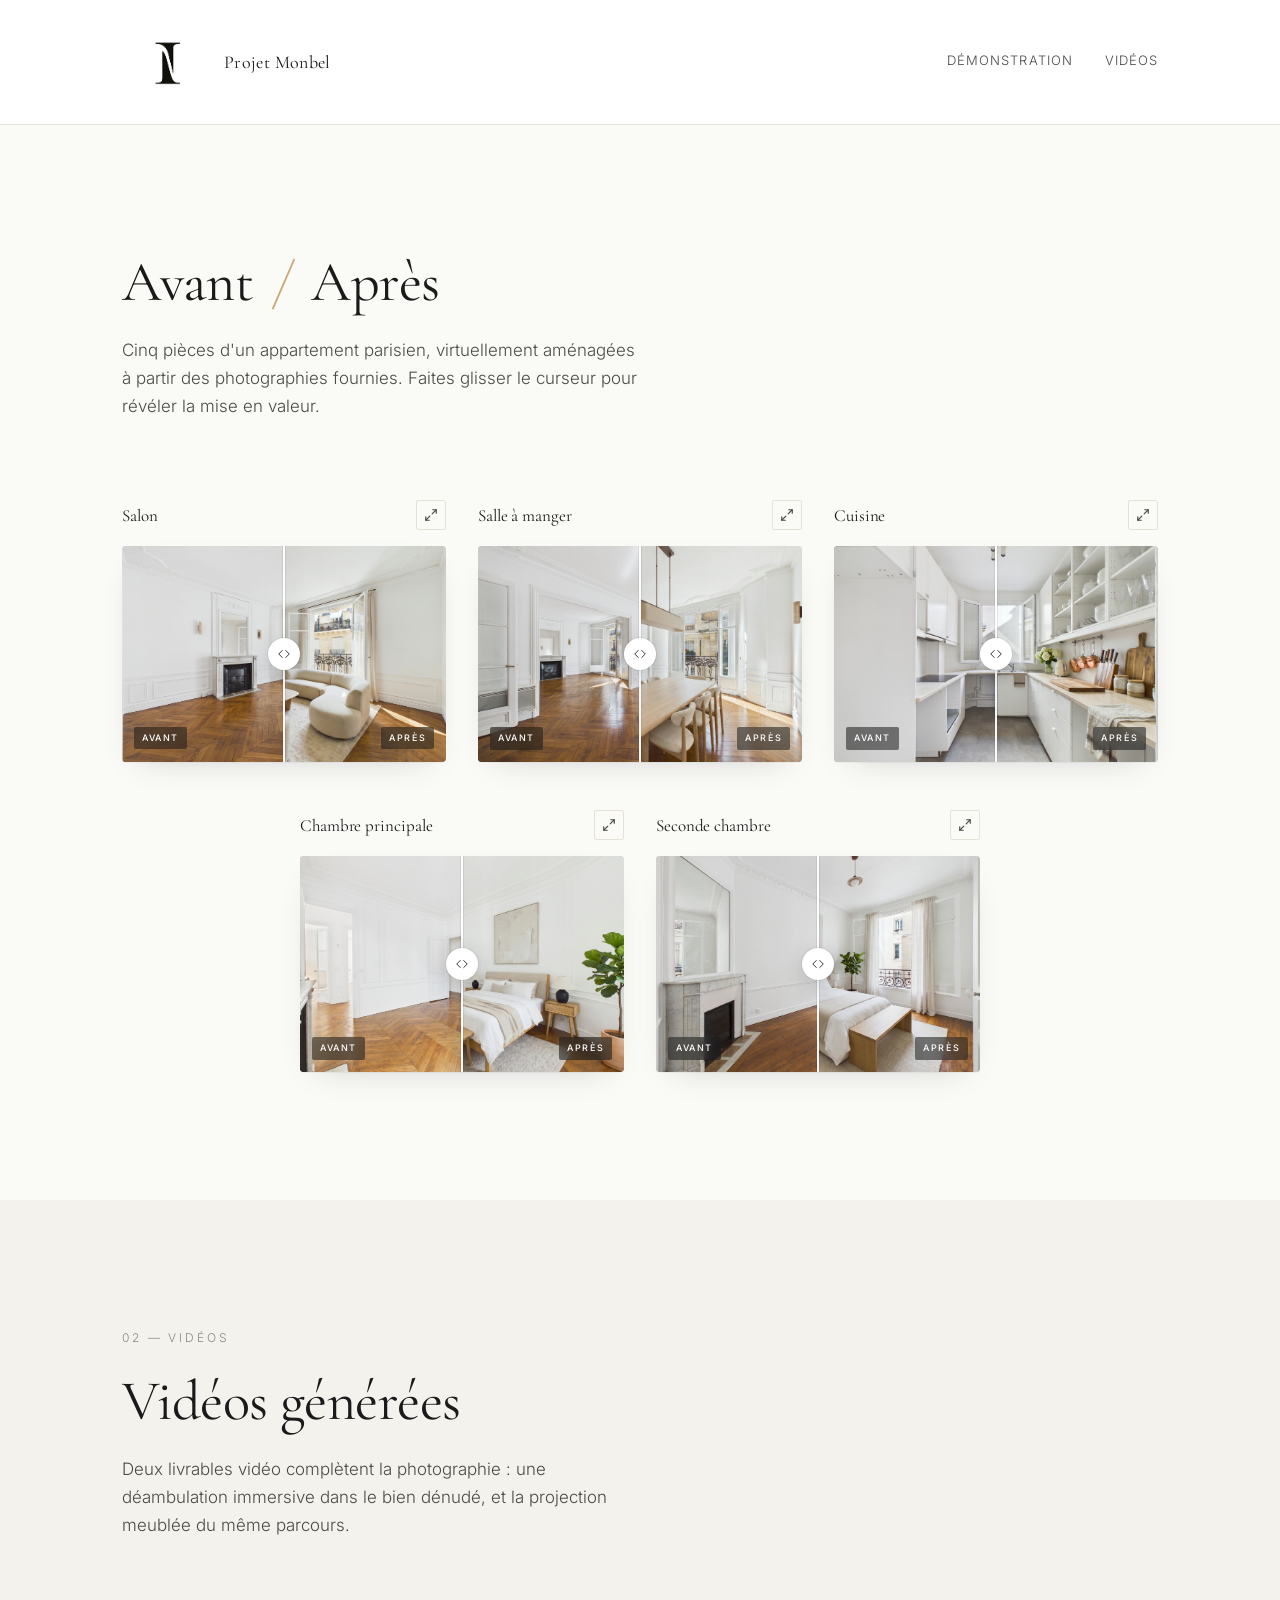
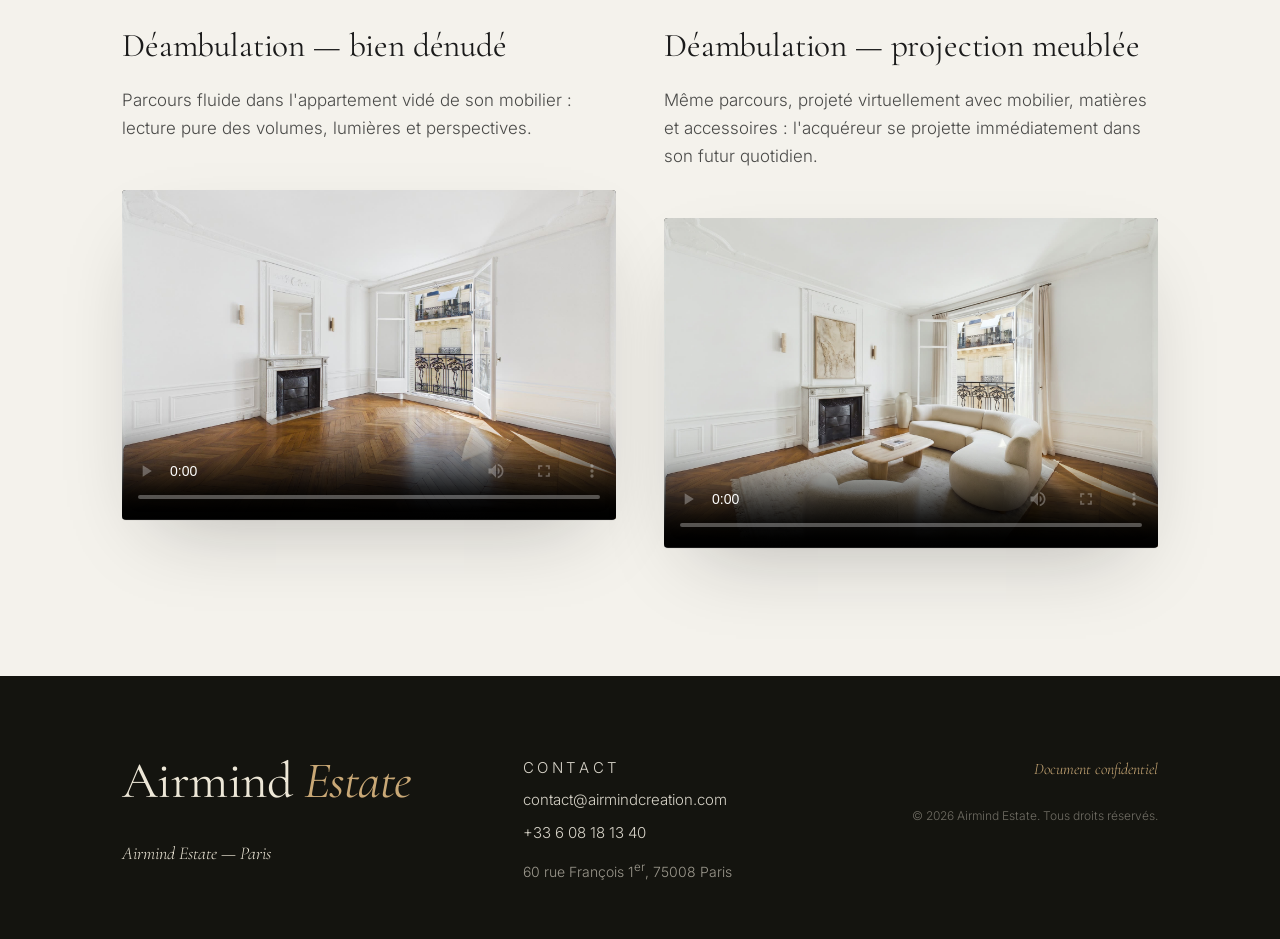
==== commit 7aa8960a: "style(grid): 3 colonnes (3+2 centré) au lieu de 5, design affiné Retour utilisateur : la grille 5 co" ====
--- a/index.html
+++ b/index.html
@@ -21,7 +21,7 @@
   <link rel="preconnect" href="https://fonts.gstatic.com" crossorigin />
   <link href="https://fonts.googleapis.com/css2?family=Cormorant+Garamond:wght@300;400;500;600&family=Inter:wght@300;400;500;600&display=swap" rel="stylesheet" />
 
-  <link rel="stylesheet" href="style.css?v=22" />
+  <link rel="stylesheet" href="style.css?v=23" />
 </head>
 <body>
 
--- a/style.css
+++ b/style.css
@@ -240,35 +240,74 @@
 }
 
 /* -----------------------------------------------------------
-   Rooms (sliders) — grille compacte 5 col + lightbox
+   Rooms (sliders) — grille 3 col, dernière ligne centrée
    ----------------------------------------------------------- */
 .rooms-grid {
   display: grid;
-  grid-template-columns: repeat(5, 1fr);
-  gap: var(--space-6);
+  grid-template-columns: repeat(6, 1fr);
+  gap: var(--space-12) var(--space-8);
   margin-top: var(--space-12);
 }
 
-.room { margin-bottom: 0; }
+/* 5 items en 6 colonnes : 3 sur ligne 1 (span 2), 2 sur ligne 2 (centrés) */
+.rooms-grid > .room { grid-column: span 2; margin-bottom: 0; }
+.rooms-grid > .room:nth-child(4) { grid-column: 2 / span 2; }
+.rooms-grid > .room:nth-child(5) { grid-column: 4 / span 2; }
+
+.room { margin-bottom: var(--space-32); }
+.room:last-child { margin-bottom: 0; }
 
 .room-head {
   display: flex;
+  align-items: baseline;
+  gap: var(--space-6);
+  margin-bottom: var(--space-8);
+}
+
+/* En grille : header aplati, index masqué (les n° sont implicites) */
+.rooms-grid .room-head {
   align-items: center;
   justify-content: space-between;
   gap: var(--space-3);
-  margin-bottom: var(--space-3);
+  margin-bottom: var(--space-4);
   min-height: 1.6em;
 }
-
-.rooms-grid .room-index { font-size: 0.8125rem; }
-.rooms-grid .room-title { font-size: clamp(0.9rem, 1.05vw, 1.05rem); flex: 1; }
+.rooms-grid .room-index { display: none; }
+.rooms-grid .room-title {
+  flex: 1;
+  font-size: 1.0625rem;
+  line-height: 1.25;
+}
 .rooms-grid .room-caption { display: none; }
+
+/* En grille : labels Avant/Après et poignée discrétisés */
+.rooms-grid .label {
+  font-size: 0.5625rem;
+  letter-spacing: 0.18em;
+  padding: 4px 8px;
+  bottom: var(--space-3);
+}
+.rooms-grid .label-before { left: var(--space-3); }
+.rooms-grid .label-after  { right: var(--space-3); }
+
+.rooms-grid .handle-icon { width: 32px; height: 32px; }
+.rooms-grid .handle-icon svg { width: 14px; height: 14px; }
+
+/* Slider en grille : ombre + lift au survol pour inviter l'interaction */
+.rooms-grid .comparison-slider {
+  box-shadow: 0 1px 0 rgba(0,0,0,0.04), 0 12px 32px -18px rgba(26,26,26,0.22);
+  transition: transform var(--transition), box-shadow var(--transition);
+}
+.rooms-grid .room:hover .comparison-slider {
+  transform: translateY(-2px);
+  box-shadow: 0 1px 0 rgba(0,0,0,0.04), 0 18px 40px -16px rgba(26,26,26,0.32);
+}
 
 /* Bouton « agrandir » */
 .room-expand {
   flex-shrink: 0;
-  width: 28px;
-  height: 28px;
+  width: 30px;
+  height: 30px;
   border: 1px solid var(--color-rule);
   background: transparent;
   color: var(--color-ink-soft);
@@ -764,14 +803,17 @@
 /* -----------------------------------------------------------
    Responsive
    ----------------------------------------------------------- */
-@media (max-width: 1100px) {
-  .rooms-grid { grid-template-columns: repeat(3, 1fr); }
-}
-@media (max-width: 700px) {
-  .rooms-grid { grid-template-columns: repeat(2, 1fr); }
+/* Sous 880px : passage en 2 colonnes (annule le span 6-col) */
+@media (max-width: 880px) {
+  .rooms-grid { grid-template-columns: repeat(2, 1fr); gap: var(--space-8); }
+  .rooms-grid > .room,
+  .rooms-grid > .room:nth-child(4),
+  .rooms-grid > .room:nth-child(5) { grid-column: auto; }
   .video-grid { grid-template-columns: 1fr; }
 }
-@media (max-width: 440px) {
+
+/* Sous 500px : 1 colonne */
+@media (max-width: 500px) {
   .rooms-grid { grid-template-columns: 1fr; }
 }
 
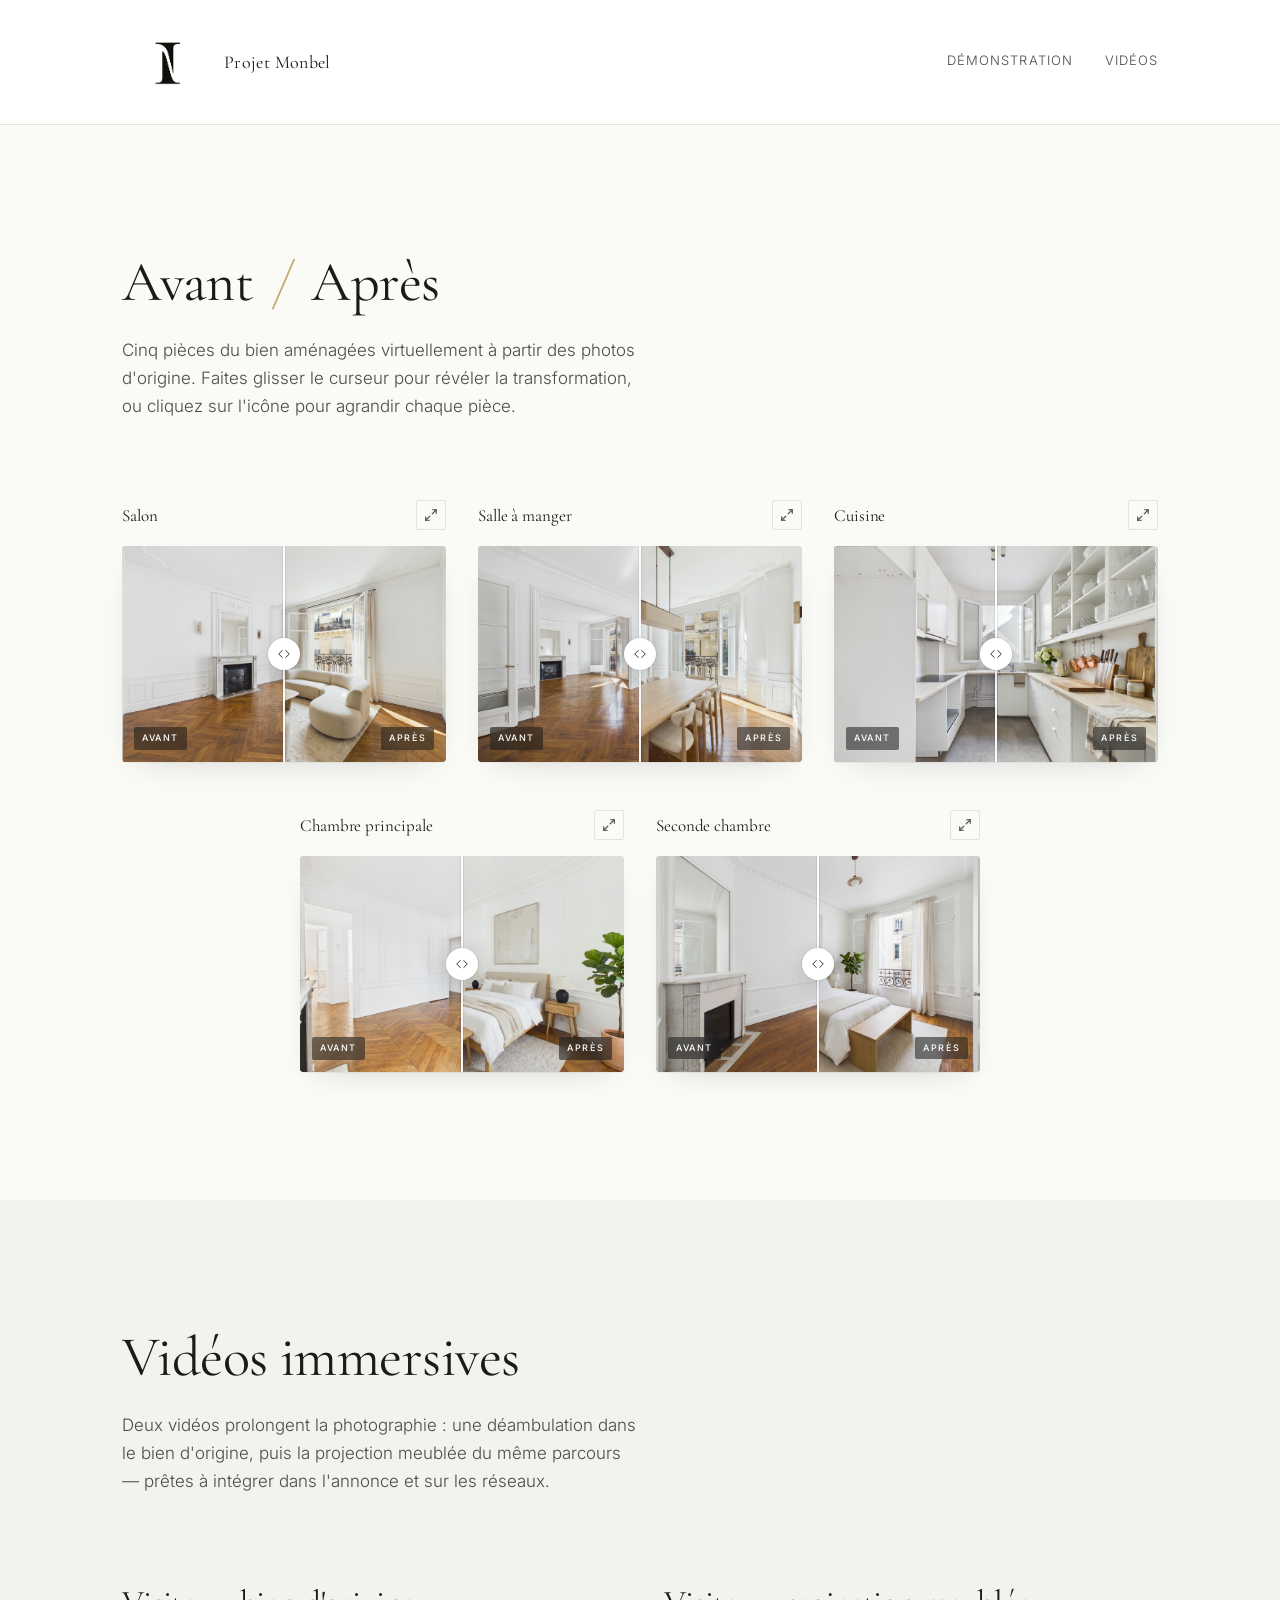
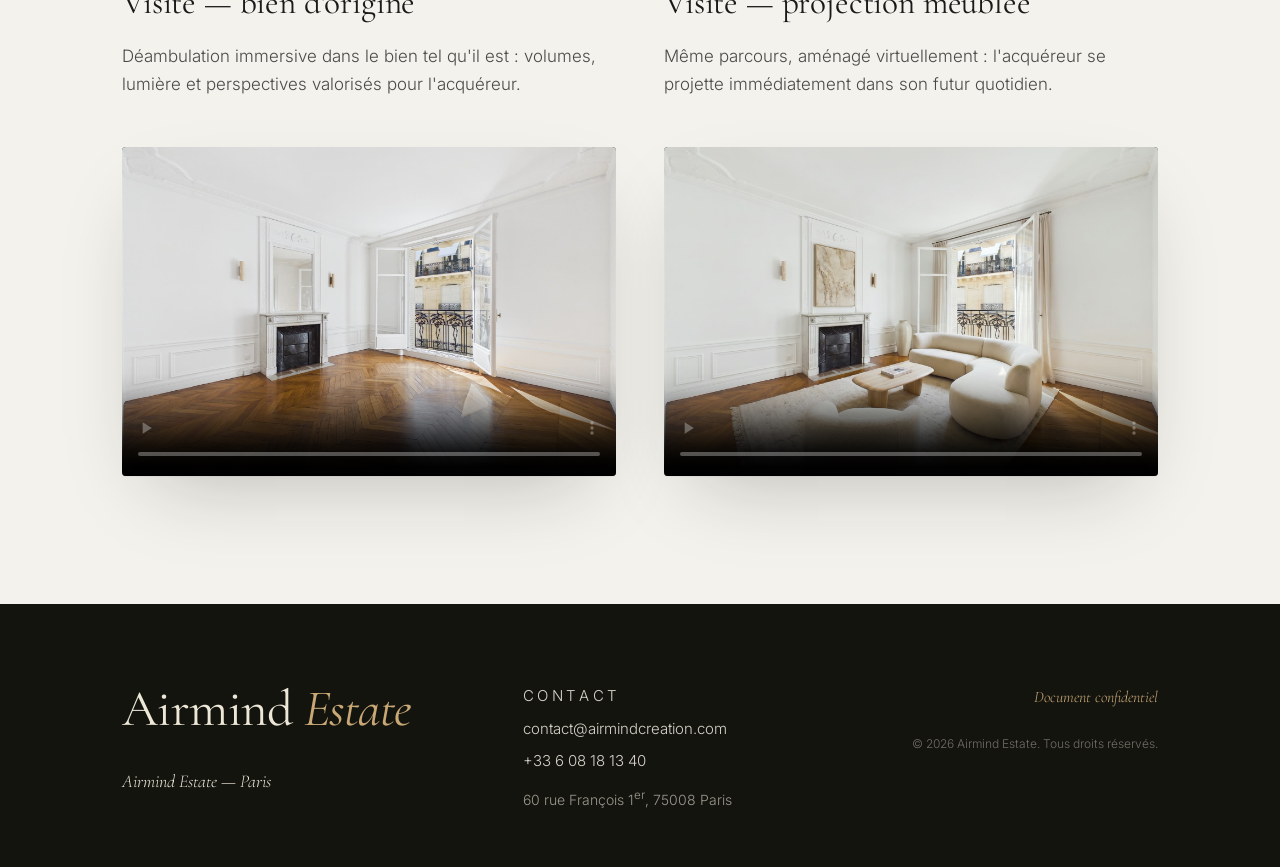
==== commit b01f5e67: "style+copy: alignement vidéos + textes orientés agent→vendeur Alignement vidéos : - .video-card devi" ====
--- a/index.html
+++ b/index.html
@@ -21,7 +21,7 @@
   <link rel="preconnect" href="https://fonts.gstatic.com" crossorigin />
   <link href="https://fonts.googleapis.com/css2?family=Cormorant+Garamond:wght@300;400;500;600&family=Inter:wght@300;400;500;600&display=swap" rel="stylesheet" />
 
-  <link rel="stylesheet" href="style.css?v=23" />
+  <link rel="stylesheet" href="style.css?v=24" />
 </head>
 <body>
 
@@ -50,7 +50,7 @@
       <header class="section-head">
         <h2 class="section-title">Avant <span class="slash">/</span> Après</h2>
         <p class="section-intro">
-          Cinq pièces d'un appartement parisien, virtuellement aménagées à partir des photographies fournies. Faites glisser le curseur pour révéler la mise en valeur.
+          Cinq pièces du bien aménagées virtuellement à partir des photos d'origine. Faites glisser le curseur pour révéler la transformation, ou cliquez sur l'icône pour agrandir chaque pièce.
         </p>
       </header>
 
@@ -242,19 +242,18 @@
     <div class="container">
 
       <header class="section-head">
-        <p class="section-kicker">02 — Vidéos</p>
-        <h2 class="section-title">Vidéos générées</h2>
+        <h2 class="section-title">Vidéos immersives</h2>
         <p class="section-intro">
-          Deux livrables vidéo complètent la photographie : une déambulation immersive dans le bien dénudé, et la projection meublée du même parcours.
+          Deux vidéos prolongent la photographie : une déambulation dans le bien d'origine, puis la projection meublée du même parcours — prêtes à intégrer dans l'annonce et sur les réseaux.
         </p>
       </header>
 
       <div class="video-grid">
 
         <article class="video-card">
-          <h3 class="video-title">Déambulation — bien dénudé</h3>
+          <h3 class="video-title">Visite — bien d'origine</h3>
           <p class="video-desc">
-            Parcours fluide dans l'appartement vidé de son mobilier : lecture pure des volumes, lumières et perspectives.
+            Déambulation immersive dans le bien tel qu'il est : volumes, lumière et perspectives valorisés pour l'acquéreur.
           </p>
           <div class="video-frame">
             <video controls preload="metadata" poster="assets/monbel-salon-before.jpg" playsinline>
@@ -265,9 +264,9 @@
         </article>
 
         <article class="video-card">
-          <h3 class="video-title">Déambulation — projection meublée</h3>
+          <h3 class="video-title">Visite — projection meublée</h3>
           <p class="video-desc">
-            Même parcours, projeté virtuellement avec mobilier, matières et accessoires : l'acquéreur se projette immédiatement dans son futur quotidien.
+            Même parcours, aménagé virtuellement : l'acquéreur se projette immédiatement dans son futur quotidien.
           </p>
           <div class="video-frame">
             <video controls preload="metadata" poster="assets/monbel-salon-after.jpg" playsinline>
--- a/style.css
+++ b/style.css
@@ -538,11 +538,18 @@
   gap: var(--space-12);
 }
 
-.video-card { display: flex; flex-direction: column; }
-
-/* Titre / description placés AVANT les vidéos dans le card */
-.video-card .video-title { order: -2; }
-.video-card .video-desc  { order: -1; margin-bottom: var(--space-12); }
+.video-card {
+  display: flex;
+  flex-direction: column;
+  height: 100%;
+}
+
+/* Le texte (titre + description) reste en haut, la vidéo est poussée
+   en bas de la carte. Sur une grille 2 colonnes, cela aligne les deux
+   vidéos sur la même ligne horizontale même si les textes diffèrent. */
+.video-card .video-title { margin-bottom: var(--space-3); }
+.video-card .video-desc  { margin-bottom: var(--space-12); }
+.video-card .video-frame { margin-top: auto; }
 
 /* Bloc « indicateur de sens + vidéo », empilés verticalement */
 .video-with-direction {
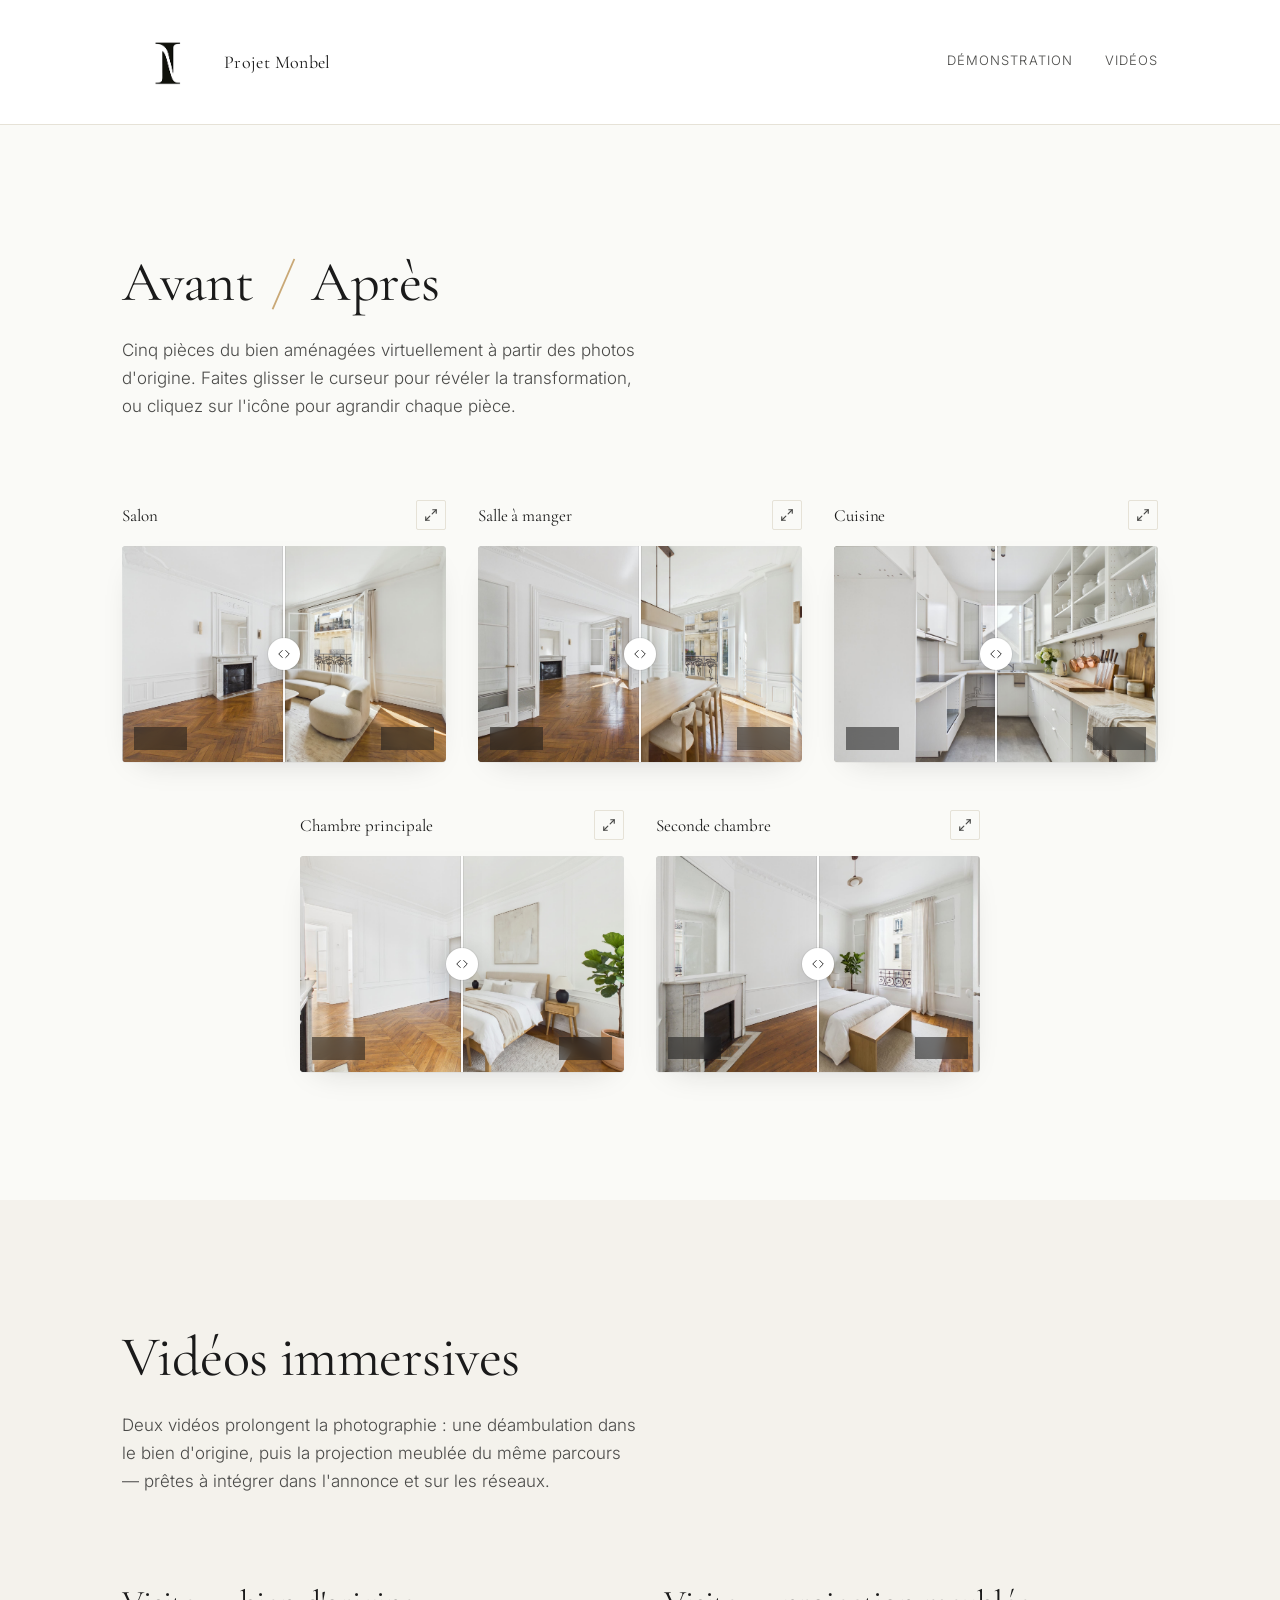
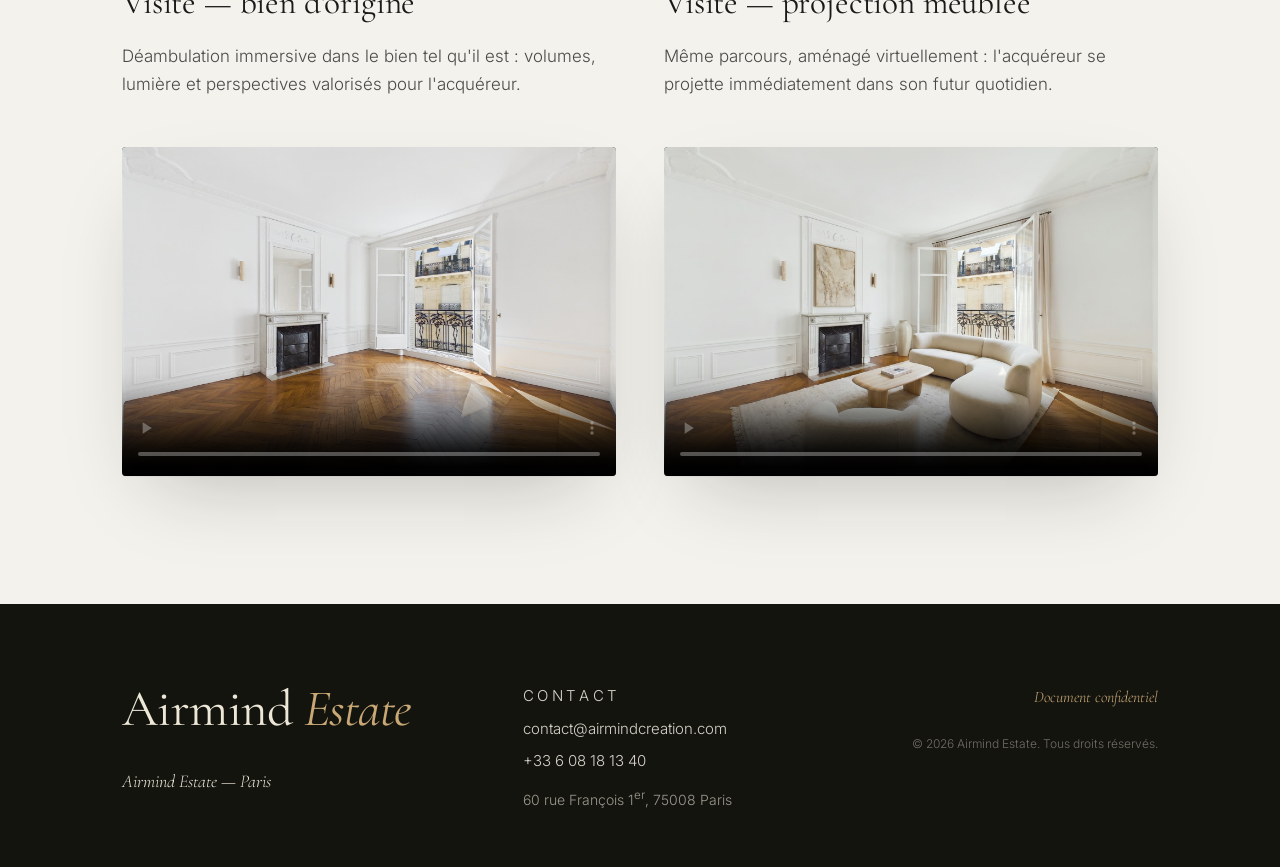
==== commit 2fa43288: "seo: titre + OG « Isambert - Projet Monbel » Le partage WhatsApp/réseaux affichait « Airmind Estate " ====
--- a/index.html
+++ b/index.html
@@ -3,13 +3,14 @@
 <head>
   <meta charset="UTF-8" />
   <meta name="viewport" content="width=device-width, initial-scale=1.0" />
-  <title>Airmind Estate — Démonstration Monbel</title>
-  <meta name="description" content="Démonstration Airmind Estate : mise en valeur par IA d'un appartement parisien — projet Monbel." />
+  <title>Isambert - Projet Monbel</title>
+  <meta name="description" content="Visualisation virtuelle du bien : 5 pièces aménagées et 2 vidéos immersives pour la mise en marché." />
 
   <!-- Open Graph -->
   <meta property="og:type" content="website" />
-  <meta property="og:title" content="Airmind Estate — Démonstration Monbel" />
-  <meta property="og:description" content="Projeter le futur acquéreur dans le bien. Démonstration sur un appartement parisien — réalisée en 48h." />
+  <meta property="og:site_name" content="Isambert" />
+  <meta property="og:title" content="Isambert - Projet Monbel" />
+  <meta property="og:description" content="Visualisation virtuelle du bien : 5 pièces aménagées et 2 vidéos immersives pour la mise en marché." />
   <meta property="og:image" content="assets/monbel-salon-after.jpg" />
   <meta name="twitter:card" content="summary_large_image" />
 
